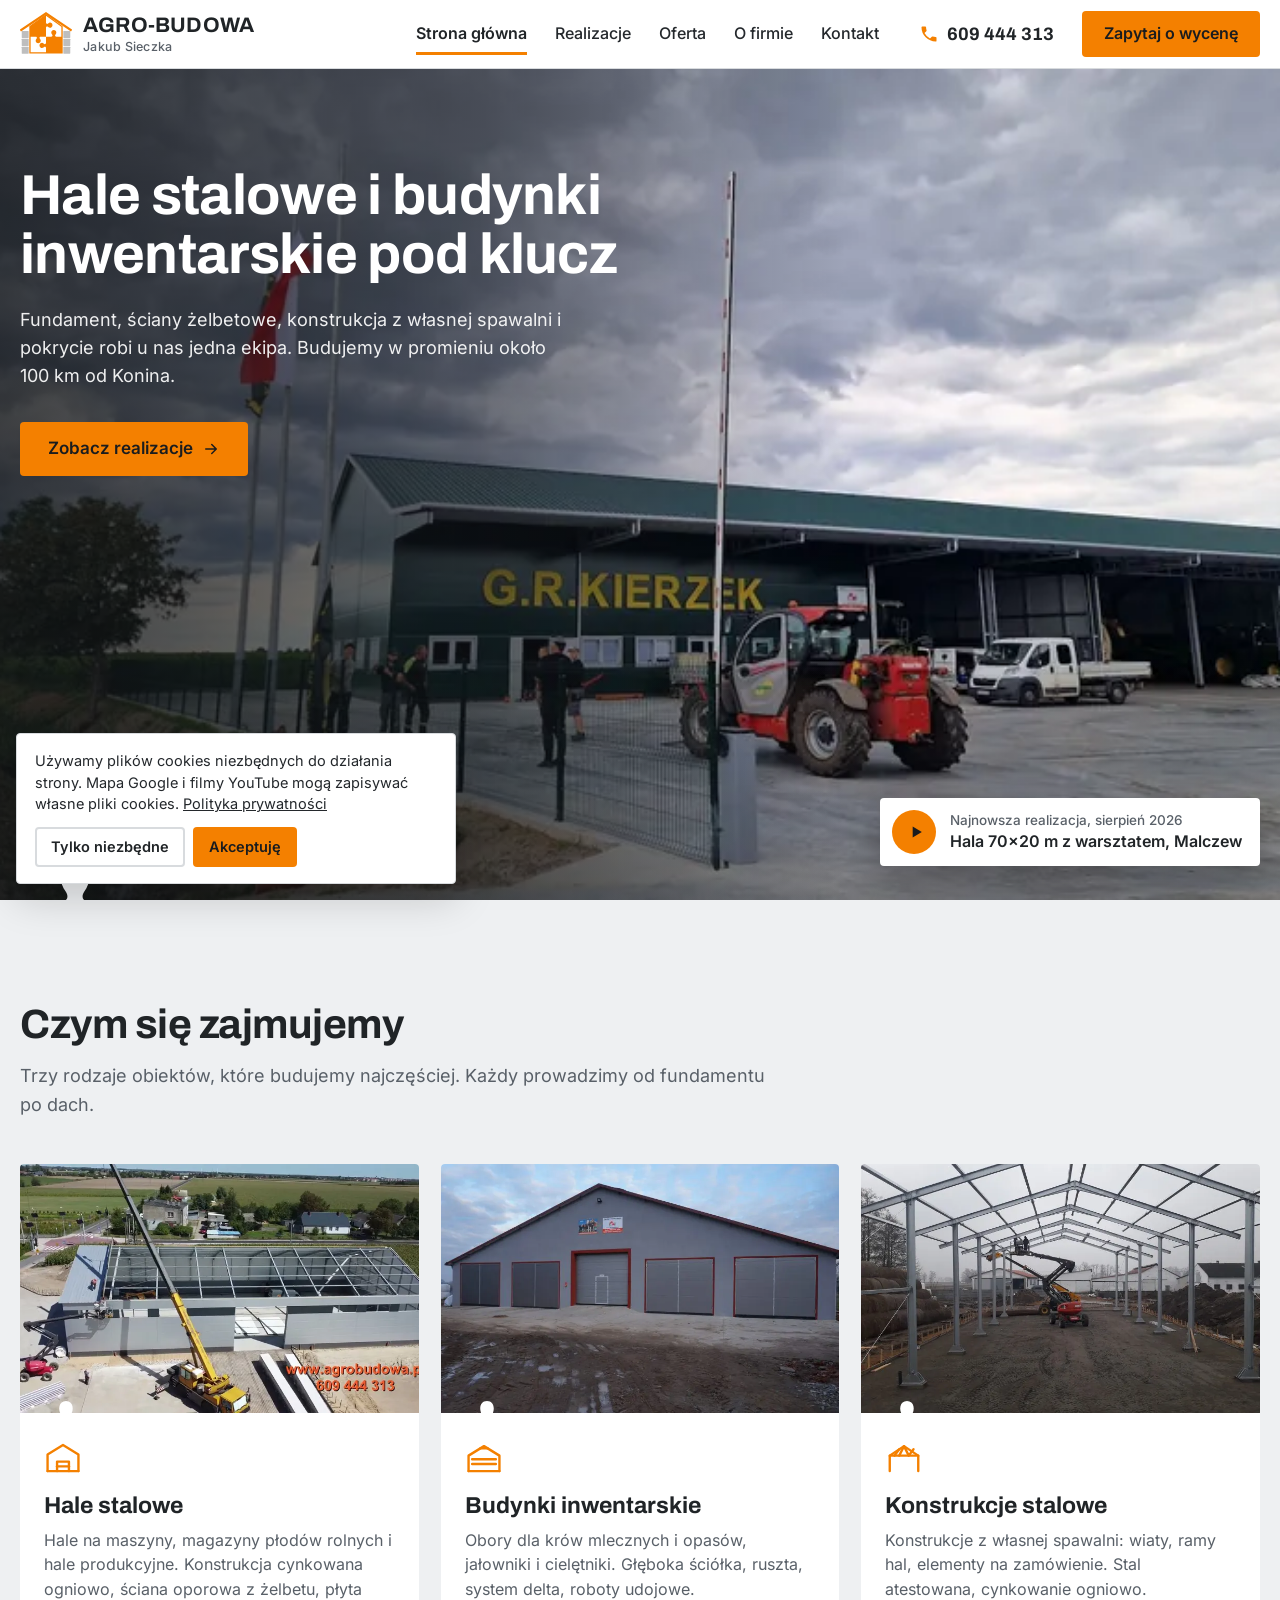
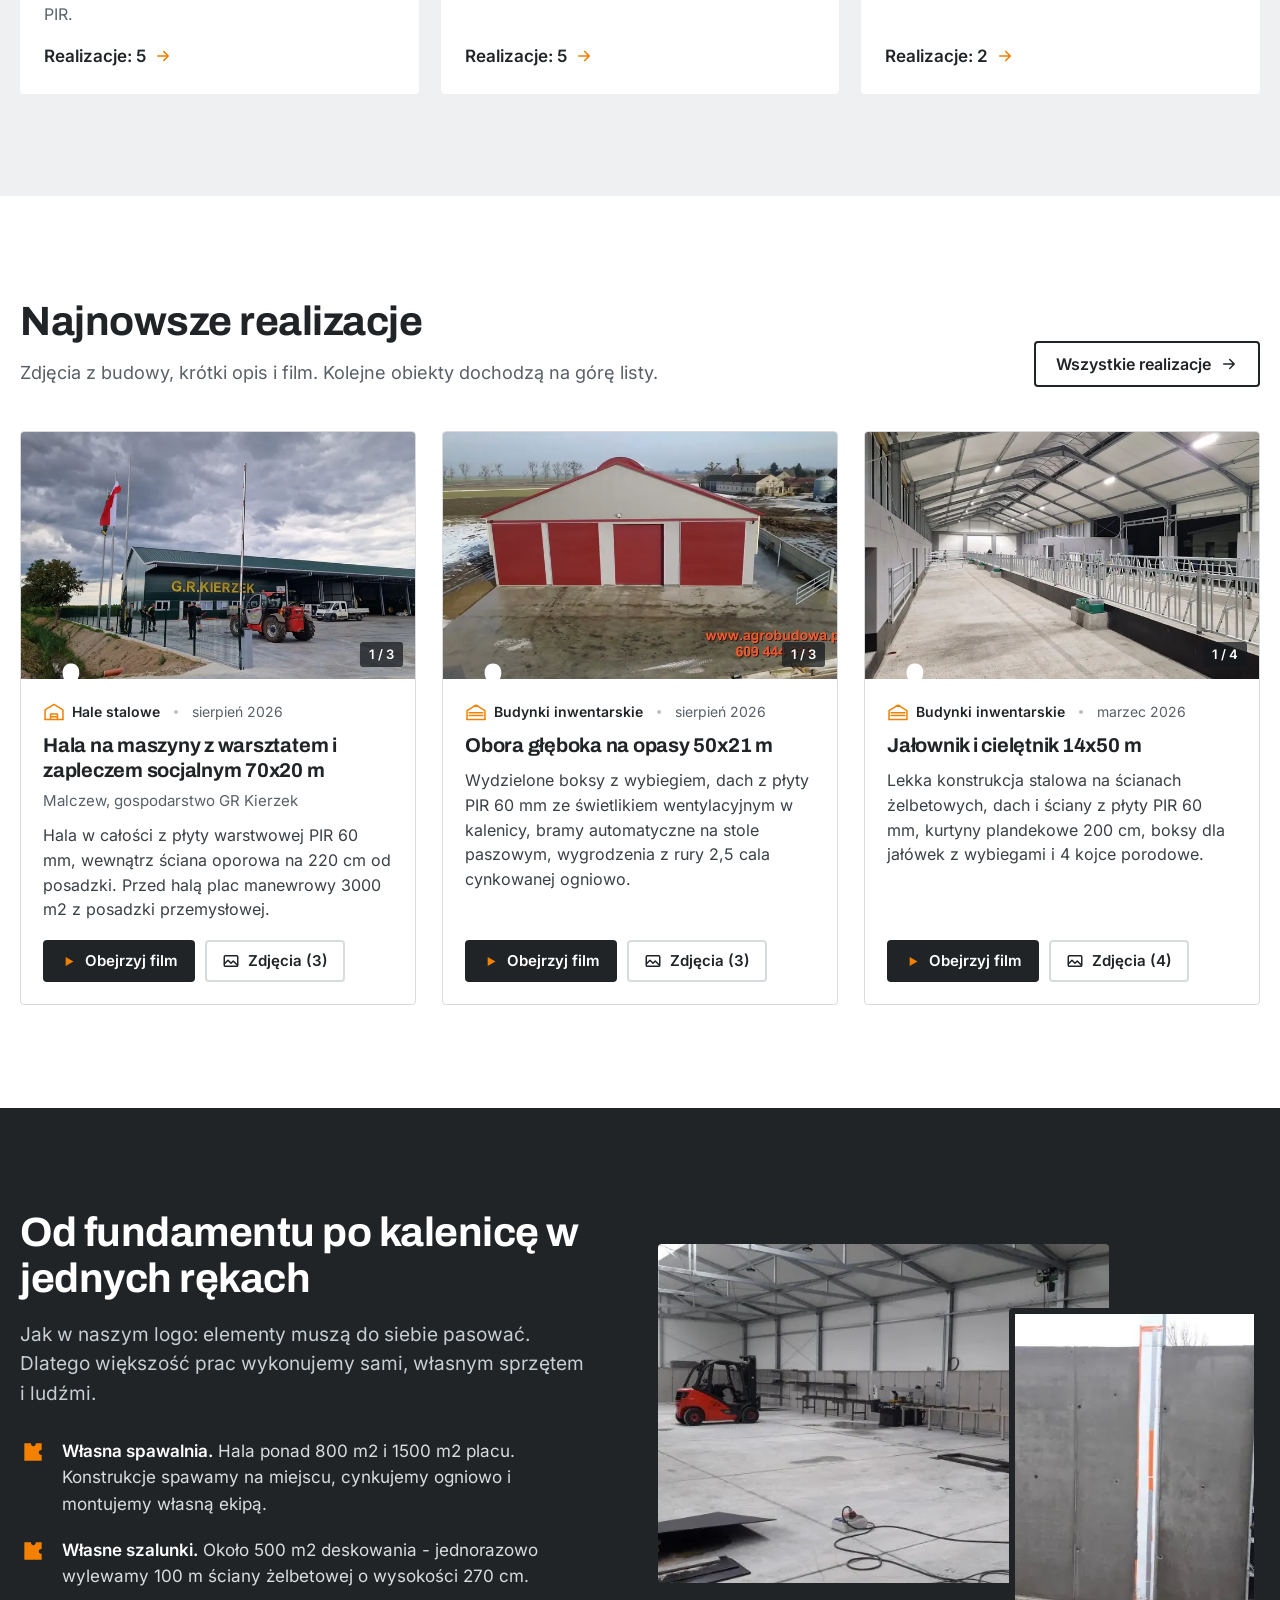
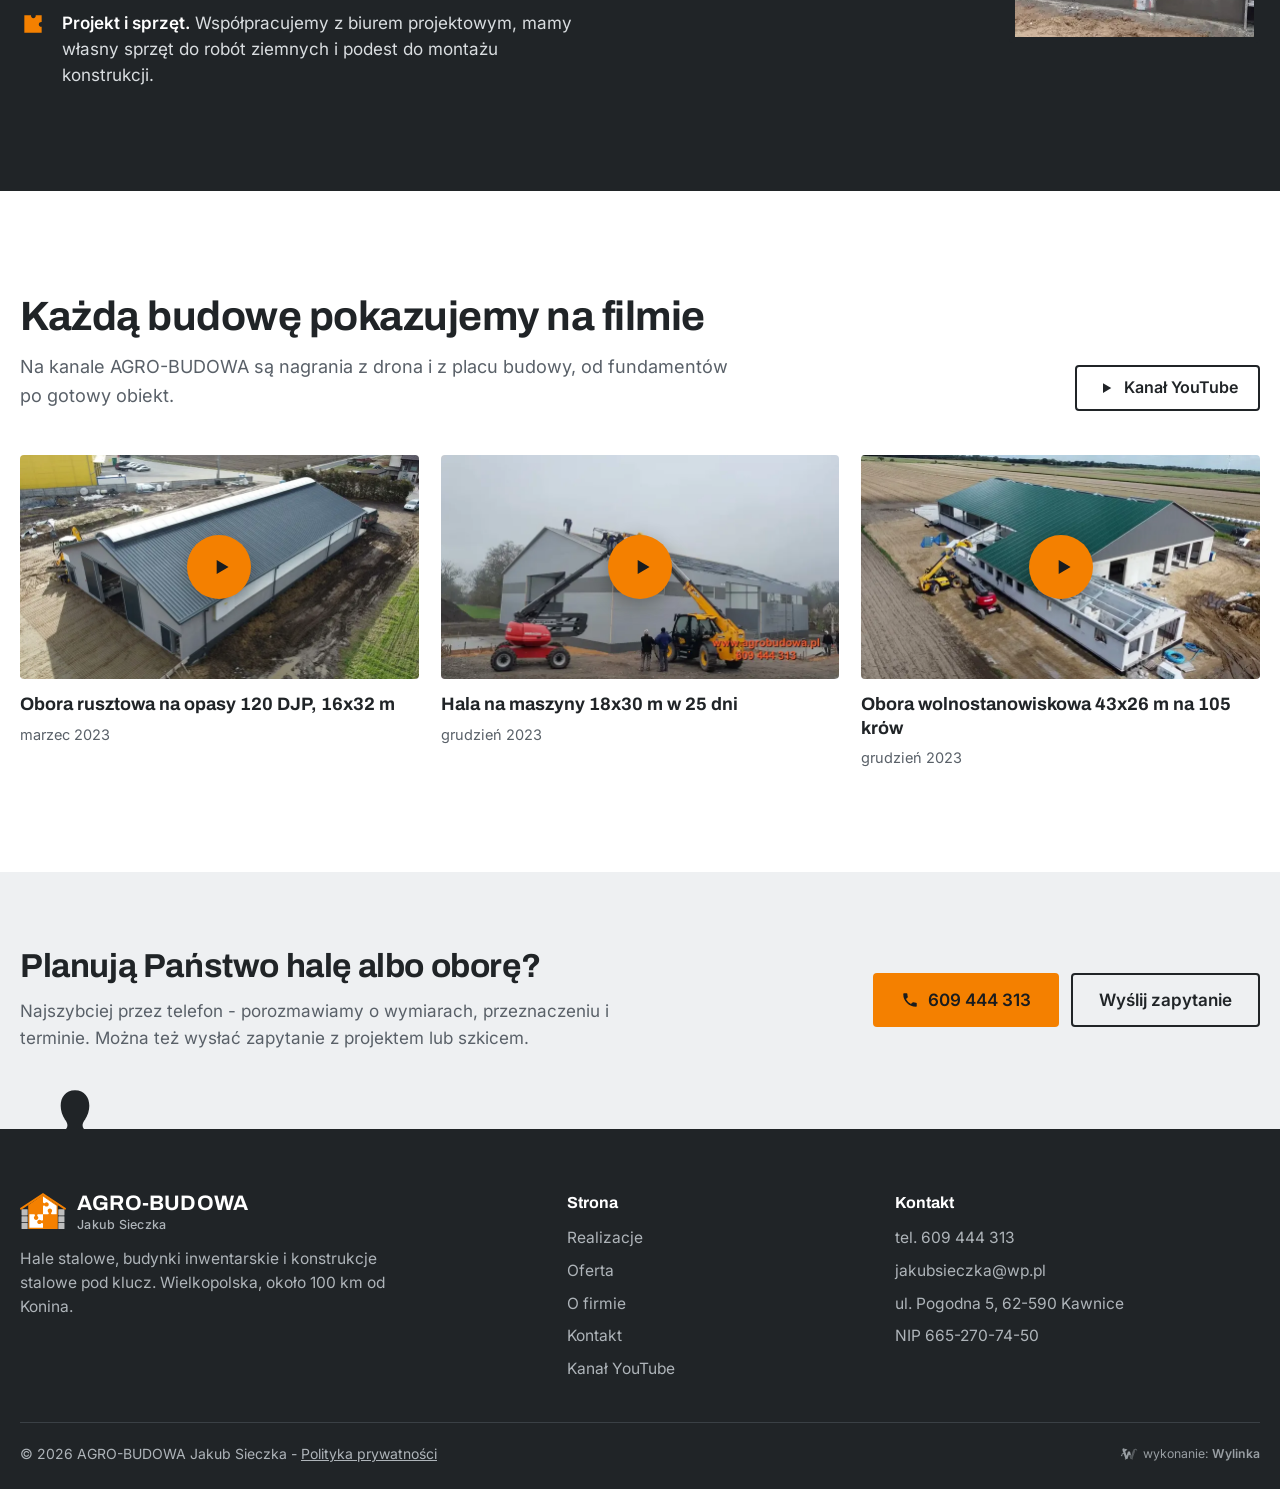
==== index.html @ b732fba7 "Koncepcja strony AGRO-BUDOWA" ====
<!doctype html>
<html lang="pl">
<head>
<meta charset="utf-8">
<meta name="viewport" content="width=device-width,initial-scale=1,viewport-fit=cover">
<title>AGRO-BUDOWA Jakub Sieczka - hale stalowe i budynki inwentarskie, Konin</title>
<meta name="description" content="Hale stalowe, obory i budynki inwentarskie oraz konstrukcje stalowe pod klucz. Kawnice k. Konina, działamy w promieniu ok. 100 km. Tel. 609 444 313.">
<meta name="robots" content="noindex,nofollow">
<meta name="theme-color" content="#F48000">
<link rel="icon" href="img/znak.svg" type="image/svg+xml">
<link rel="preload" as="font" type="font/woff2" href="fonts/archivo-latin-700-normal.woff2" crossorigin>
<link rel="preload" as="image" href="img/yt_Rh46o8DAQxc_max.webp" media="(min-width:761px)">
<link rel="preload" as="image" href="img/yt_Rh46o8DAQxc_max-800.webp" media="(max-width:760px)">
<link rel="stylesheet" href="style.css">
<style>.wylinka-badge{display:inline-flex;align-items:center;gap:.4em;color:inherit;text-decoration:none;font-size:.875em;line-height:1;opacity:.85}
.wylinka-badge:hover,.wylinka-badge:focus-visible{opacity:1}
.wylinka-badge:focus-visible{outline:2px solid currentColor;outline-offset:3px;border-radius:2px}
.wylinka-badge svg{width:18px;height:18px;flex:none;overflow:visible}
.wylinka-badge b{font-weight:600}
.wylinka-badge .wy-old{opacity:.45;transform-origin:40px 30px;transition:transform .32s cubic-bezier(.3,.7,.4,1),opacity .32s ease-out}
.wylinka-badge .wy-pod{opacity:0;transition:opacity .2s ease-out .08s}
.wylinka-badge:hover .wy-old,.wylinka-badge:focus-visible .wy-old{transform:translate(9px,7px) rotate(9deg);opacity:0}
.wylinka-badge:hover .wy-pod,.wylinka-badge:focus-visible .wy-pod{opacity:1}
@media (prefers-reduced-motion:reduce){.wylinka-badge .wy-old,.wylinka-badge .wy-pod{transition:none}.wylinka-badge:hover .wy-old,.wylinka-badge:focus-visible .wy-old{transform:none;opacity:.45}.wylinka-badge:hover .wy-pod,.wylinka-badge:focus-visible .wy-pod{opacity:0}}</style>
</head>
<body class="s-index">
<a class="skip" href="#tresc">Przejdź do treści</a>
<header class="top">
  <div class="top-in">
    <a class="logo" href="index.html" aria-label="AGRO-BUDOWA Jakub Sieczka - strona główna"><img src="img/znak.svg" alt="" width="60" height="50"><span class="logo-t"><b>AGRO-BUDOWA</b><small>Jakub Sieczka</small></span></a>
    <nav class="nav" aria-label="Menu główne"><a href="index.html" aria-current="page">Strona główna</a><a href="realizacje.html">Realizacje</a><a href="oferta.html">Oferta</a><a href="o-firmie.html">O firmie</a><a href="kontakt.html">Kontakt</a></nav>
    <a class="top-tel" href="tel:+48609444313" aria-label="Zadzwoń: 609 444 313"><svg viewBox="0 0 24 24" aria-hidden="true"><path d="M6.6 10.8a15.1 15.1 0 006.6 6.6l2.2-2.2a1 1 0 011-.25 11.4 11.4 0 003.6.57 1 1 0 011 1V20a1 1 0 01-1 1A17 17 0 013 4a1 1 0 011-1h3.5a1 1 0 011 1c0 1.25.2 2.46.57 3.6a1 1 0 01-.25 1z" fill="currentColor" stroke="none"/></svg><span>609 444 313</span></a>
    <a class="btn btn-or top-cta" href="kontakt.html#zapytanie">Zapytaj o wycenę</a>
    <button class="burger" type="button" aria-expanded="false" aria-controls="menu-mob" aria-label="Otwórz menu"><span></span><span></span><span></span></button>
  </div>
  <div class="menu-mob" id="menu-mob" hidden>
    <nav aria-label="Menu mobilne"><a href="index.html" aria-current="page">Strona główna</a><a href="realizacje.html">Realizacje</a><a href="oferta.html">Oferta</a><a href="o-firmie.html">O firmie</a><a href="kontakt.html">Kontakt</a></nav>
    <a class="btn btn-or" href="tel:+48609444313"><svg viewBox="0 0 24 24" aria-hidden="true"><path d="M6.6 10.8a15.1 15.1 0 006.6 6.6l2.2-2.2a1 1 0 011-.25 11.4 11.4 0 003.6.57 1 1 0 011 1V20a1 1 0 01-1 1A17 17 0 013 4a1 1 0 011-1h3.5a1 1 0 011 1c0 1.25.2 2.46.57 3.6a1 1 0 01-.25 1z" fill="currentColor" stroke="none"/></svg>Zadzwoń: 609 444 313</a>
    <p class="menu-mob-adr">Kawnice, gm. Golina - budujemy w promieniu ok. 100 km od Konina</p>
  </div>
</header>
<main id="tresc">
<section class="hero">
  <div class="hero-foto">
    <picture><source media="(max-width:760px)" srcset="img/yt_Rh46o8DAQxc_max-800.webp"><img src="img/yt_Rh46o8DAQxc_max.webp" width="1280" height="720" alt="Nowa hala na maszyny 70x20 m w Malczewie - realizacja AGRO-BUDOWA" fetchpriority="high"></picture>
    <button class="hero-naj" type="button" data-yt="Rh46o8DAQxc" data-tytul="Hala na maszyny z warsztatem i zapleczem socjalnym 70x20 m"><span class="hero-naj-play"><svg viewBox="0 0 24 24" aria-hidden="true"><path d="M8 5.5v13l11-6.5z" fill="currentColor" stroke="none"/></svg></span><span><small>Najnowsza realizacja, sierpień 2026</small>Hala 70x20 m z warsztatem, Malczew</span></button>
    <svg class="klocek" viewBox="0 0 72 30" aria-hidden="true" preserveAspectRatio="none"><path d="M0 30H28C31 30 32 27 30 24C24 16 26 4 36 4C46 4 48 16 42 24C40 27 41 30 44 30H72Z"/></svg>
  </div>
  <div class="hero-txt">
    <div class="wrap">
      <h1>Hale stalowe i budynki inwentarskie pod klucz</h1>
      <p class="lead">Fundament, ściany żelbetowe, konstrukcja z własnej spawalni i pokrycie robi u nas jedna ekipa. Budujemy w promieniu około 100 km od Konina.</p>
      <div class="hero-btns"><a class="btn btn-or btn-duzy" href="realizacje.html">Zobacz realizacje <svg viewBox="0 0 24 24" aria-hidden="true"><path d="M5 12h13M13 6l6 6-6 6"/></svg></a></div>
      <nav class="hero-kat" aria-label="Rodzaje obiektów"><a href="realizacje.html#hale"><svg viewBox="0 0 32 32" aria-hidden="true"><path d="M3 27V13L16 5l13 8v14"/><path d="M3 27h26"/><path d="M11 27v-8h10v8"/><path d="M11 23h10"/></svg><span>Hale stalowe</span></a><a href="realizacje.html#inwentarskie"><svg viewBox="0 0 32 32" aria-hidden="true"><path d="M3 27V14L16 6l13 8v13"/><path d="M3 27h26"/><path d="M13 7.8h6"/><path d="M6 17h20M6 21h20"/></svg><span>Budynki inwentarskie</span></a><a href="realizacje.html#konstrukcje"><svg viewBox="0 0 32 32" aria-hidden="true"><path d="M4 27V14L16 6l12 8v13"/><path d="M4 14h24"/><path d="M8 14l4-5.4M12 14l4-8 4 8M20 14l4-5.4"/></svg><span>Konstrukcje stalowe</span></a></nav>
    </div>
  </div>
</section>

<section class="sek sek-kat" id="kategorie">
  <div class="wrap">
    <div class="sek-g"><h2>Czym się zajmujemy</h2><p>Trzy rodzaje obiektów, które budujemy najczęściej. Każdy prowadzimy od fundamentu po dach.</p></div>
    <div class="kafle przewijane"><a class="kafel" href="realizacje.html#hale"><span class="kafel-img"><img src="img/yt_YpEamtpWtAY_max-800.webp" width="800" height="450" alt="Hale stalowe - realizacja AGRO-BUDOWA" loading="lazy"></span><span class="kafel-txt"><svg class="klocek" viewBox="0 0 72 30" aria-hidden="true" preserveAspectRatio="none"><path d="M0 30H28C31 30 32 27 30 24C24 16 26 4 36 4C46 4 48 16 42 24C40 27 41 30 44 30H72Z"/></svg><span class="kafel-ik"><svg viewBox="0 0 32 32" aria-hidden="true"><path d="M3 27V13L16 5l13 8v14"/><path d="M3 27h26"/><path d="M11 27v-8h10v8"/><path d="M11 23h10"/></svg></span><b>Hale stalowe</b><span>Hale na maszyny, magazyny płodów rolnych i hale produkcyjne. Konstrukcja cynkowana ogniowo, ściana oporowa z żelbetu, płyta PIR.</span><em>Realizacje: 5 <svg viewBox="0 0 24 24" aria-hidden="true"><path d="M5 12h13M13 6l6 6-6 6"/></svg></em></span></a><a class="kafel" href="realizacje.html#inwentarskie"><span class="kafel-img"><img src="img/o250_09.webp" width="768" height="510" alt="Budynki inwentarskie - realizacja AGRO-BUDOWA" loading="lazy"></span><span class="kafel-txt"><svg class="klocek" viewBox="0 0 72 30" aria-hidden="true" preserveAspectRatio="none"><path d="M0 30H28C31 30 32 27 30 24C24 16 26 4 36 4C46 4 48 16 42 24C40 27 41 30 44 30H72Z"/></svg><span class="kafel-ik"><svg viewBox="0 0 32 32" aria-hidden="true"><path d="M3 27V14L16 6l13 8v13"/><path d="M3 27h26"/><path d="M13 7.8h6"/><path d="M6 17h20M6 21h20"/></svg></span><b>Budynki inwentarskie</b><span>Obory dla krów mlecznych i opasów, jałowniki i cielętniki. Głęboka ściółka, ruszta, system delta, roboty udojowe.</span><em>Realizacje: 5 <svg viewBox="0 0 24 24" aria-hidden="true"><path d="M5 12h13M13 6l6 6-6 6"/></svg></em></span></a><a class="kafel" href="realizacje.html#konstrukcje"><span class="kafel-img"><img src="img/silo_05.webp" width="768" height="576" alt="Konstrukcje stalowe - realizacja AGRO-BUDOWA" loading="lazy"></span><span class="kafel-txt"><svg class="klocek" viewBox="0 0 72 30" aria-hidden="true" preserveAspectRatio="none"><path d="M0 30H28C31 30 32 27 30 24C24 16 26 4 36 4C46 4 48 16 42 24C40 27 41 30 44 30H72Z"/></svg><span class="kafel-ik"><svg viewBox="0 0 32 32" aria-hidden="true"><path d="M4 27V14L16 6l12 8v13"/><path d="M4 14h24"/><path d="M8 14l4-5.4M12 14l4-8 4 8M20 14l4-5.4"/></svg></span><b>Konstrukcje stalowe</b><span>Konstrukcje z własnej spawalni: wiaty, ramy hal, elementy na zamówienie. Stal atestowana, cynkowanie ogniowo.</span><em>Realizacje: 2 <svg viewBox="0 0 24 24" aria-hidden="true"><path d="M5 12h13M13 6l6 6-6 6"/></svg></em></span></a></div>
  </div>
</section>

<section class="sek" id="najnowsze">
  <div class="wrap">
    <div class="sek-g sek-g-r"><div><h2>Najnowsze realizacje</h2><p>Zdjęcia z budowy, krótki opis i film. Kolejne obiekty dochodzą na górę listy.</p></div><a class="btn btn-ramka" href="realizacje.html">Wszystkie realizacje <svg viewBox="0 0 24 24" aria-hidden="true"><path d="M5 12h13M13 6l6 6-6 6"/></svg></a></div>
    <div class="karty"><article class="karta" data-kat="hale" id="r-kierzek"><div class="gal" data-gal="kierzek" data-kadry="1"><div class="gal-tor" tabindex="0" aria-label="Zdjęcia: Hala na maszyny z warsztatem i zapleczem socjalnym 70x20 m"><figure><img src="img/yt_Rh46o8DAQxc_max-800.webp" data-big="img/yt_Rh46o8DAQxc_max.webp" width="800" height="450" alt="Hala na maszyny z warsztatem i zapleczem socjalnym 70x20 m - zdjęcie 1 z 3" loading="lazy" decoding="async" draggable="false"></figure><figure><img src="img/yt_Rh46o8DAQxc_1.webp" data-big="img/yt_Rh46o8DAQxc_1.webp" width="480" height="270" alt="Hala na maszyny z warsztatem i zapleczem socjalnym 70x20 m - zdjęcie 2 z 3" loading="lazy" decoding="async" draggable="false"></figure><figure><img src="img/yt_Rh46o8DAQxc_2.webp" data-big="img/yt_Rh46o8DAQxc_2.webp" width="480" height="270" alt="Hala na maszyny z warsztatem i zapleczem socjalnym 70x20 m - zdjęcie 3 z 3" loading="lazy" decoding="async" draggable="false"></figure></div><button class="gal-n gal-p" type="button" aria-label="Poprzednie zdjęcie"><svg viewBox="0 0 24 24"><path d="M15 5l-7 7 7 7"/></svg></button><button class="gal-n gal-x" type="button" aria-label="Następne zdjęcie"><svg viewBox="0 0 24 24"><path d="M9 5l7 7-7 7"/></svg></button><span class="gal-licz"><span class="gal-i">1</span> / 3</span></div><div class="k-panel"><svg class="klocek" viewBox="0 0 72 30" aria-hidden="true" preserveAspectRatio="none"><path d="M0 30H28C31 30 32 27 30 24C24 16 26 4 36 4C46 4 48 16 42 24C40 27 41 30 44 30H72Z"/></svg><div class="k-meta"><span class="k-kat"><svg viewBox="0 0 32 32" aria-hidden="true"><path d="M3 27V13L16 5l13 8v14"/><path d="M3 27h26"/><path d="M11 27v-8h10v8"/><path d="M11 23h10"/></svg>Hale stalowe</span><span class="k-data">sierpień 2026</span></div><h3>Hala na maszyny z warsztatem i zapleczem socjalnym 70x20&nbsp;m</h3><p class="k-miejsce">Malczew, gospodarstwo GR Kierzek</p><p class="k-opis">Hala w całości z płyty warstwowej PIR 60 mm, wewnątrz ściana oporowa na 220 cm od posadzki. Przed halą plac manewrowy 3000 m2 z posadzki przemysłowej.</p><div class="k-akcje"><button class="k-film" type="button" data-yt="Rh46o8DAQxc" data-tytul="Hala na maszyny z warsztatem i zapleczem socjalnym 70x20 m"><svg viewBox="0 0 24 24" aria-hidden="true"><path d="M8 5.5v13l11-6.5z" fill="currentColor" stroke="none"/></svg><span>Obejrzyj film</span></button><button class="k-zdj" type="button" data-otworz="kierzek"><svg viewBox="0 0 24 24" aria-hidden="true"><rect x="3" y="5" width="18" height="14" rx="1.5"/><path d="M3 16l5-5 4 4 3-3 6 6"/></svg><span>Zdjęcia (3)</span></button></div></div></article><article class="karta" data-kat="inwentarskie" id="r-opasy50"><div class="gal" data-gal="opasy50" data-kadry="1"><div class="gal-tor" tabindex="0" aria-label="Zdjęcia: Obora głęboka na opasy 50x21 m"><figure><img src="img/yt_2J1XEihk_YU_max-800.webp" data-big="img/yt_2J1XEihk_YU_max.webp" width="800" height="450" alt="Obora głęboka na opasy 50x21 m - zdjęcie 1 z 3" loading="lazy" decoding="async" draggable="false"></figure><figure><img src="img/yt_2J1XEihk_YU_1.webp" data-big="img/yt_2J1XEihk_YU_1.webp" width="480" height="270" alt="Obora głęboka na opasy 50x21 m - zdjęcie 2 z 3" loading="lazy" decoding="async" draggable="false"></figure><figure><img src="img/yt_2J1XEihk_YU_2.webp" data-big="img/yt_2J1XEihk_YU_2.webp" width="480" height="270" alt="Obora głęboka na opasy 50x21 m - zdjęcie 3 z 3" loading="lazy" decoding="async" draggable="false"></figure></div><button class="gal-n gal-p" type="button" aria-label="Poprzednie zdjęcie"><svg viewBox="0 0 24 24"><path d="M15 5l-7 7 7 7"/></svg></button><button class="gal-n gal-x" type="button" aria-label="Następne zdjęcie"><svg viewBox="0 0 24 24"><path d="M9 5l7 7-7 7"/></svg></button><span class="gal-licz"><span class="gal-i">1</span> / 3</span></div><div class="k-panel"><svg class="klocek" viewBox="0 0 72 30" aria-hidden="true" preserveAspectRatio="none"><path d="M0 30H28C31 30 32 27 30 24C24 16 26 4 36 4C46 4 48 16 42 24C40 27 41 30 44 30H72Z"/></svg><div class="k-meta"><span class="k-kat"><svg viewBox="0 0 32 32" aria-hidden="true"><path d="M3 27V14L16 6l13 8v13"/><path d="M3 27h26"/><path d="M13 7.8h6"/><path d="M6 17h20M6 21h20"/></svg>Budynki inwentarskie</span><span class="k-data">sierpień 2026</span></div><h3>Obora głęboka na opasy 50x21&nbsp;m</h3><p class="k-opis">Wydzielone boksy z wybiegiem, dach z płyty PIR 60 mm ze świetlikiem wentylacyjnym w kalenicy, bramy automatyczne na stole paszowym, wygrodzenia z rury 2,5 cala cynkowanej ogniowo.</p><div class="k-akcje"><button class="k-film" type="button" data-yt="2J1XEihk_YU" data-tytul="Obora głęboka na opasy 50x21 m"><svg viewBox="0 0 24 24" aria-hidden="true"><path d="M8 5.5v13l11-6.5z" fill="currentColor" stroke="none"/></svg><span>Obejrzyj film</span></button><button class="k-zdj" type="button" data-otworz="opasy50"><svg viewBox="0 0 24 24" aria-hidden="true"><rect x="3" y="5" width="18" height="14" rx="1.5"/><path d="M3 16l5-5 4 4 3-3 6 6"/></svg><span>Zdjęcia (3)</span></button></div></div></article><article class="karta" data-kat="inwentarskie" id="r-jalownik"><div class="gal" data-gal="jalownik" data-kadry="1"><div class="gal-tor" tabindex="0" aria-label="Zdjęcia: Jałownik i cielętnik 14x50 m"><figure><img src="img/yt_9uG12bbXzWc_max-800.webp" data-big="img/yt_9uG12bbXzWc_max.webp" width="800" height="450" alt="Jałownik i cielętnik 14x50 m - zdjęcie 1 z 4" loading="lazy" decoding="async" draggable="false"></figure><figure><img src="img/yt_9uG12bbXzWc_1.webp" data-big="img/yt_9uG12bbXzWc_1.webp" width="480" height="270" alt="Jałownik i cielętnik 14x50 m - zdjęcie 2 z 4" loading="lazy" decoding="async" draggable="false"></figure><figure><img src="img/yt_9uG12bbXzWc_2.webp" data-big="img/yt_9uG12bbXzWc_2.webp" width="480" height="270" alt="Jałownik i cielętnik 14x50 m - zdjęcie 3 z 4" loading="lazy" decoding="async" draggable="false"></figure><figure><img src="img/yt_9uG12bbXzWc_3.webp" data-big="img/yt_9uG12bbXzWc_3.webp" width="480" height="270" alt="Jałownik i cielętnik 14x50 m - zdjęcie 4 z 4" loading="lazy" decoding="async" draggable="false"></figure></div><button class="gal-n gal-p" type="button" aria-label="Poprzednie zdjęcie"><svg viewBox="0 0 24 24"><path d="M15 5l-7 7 7 7"/></svg></button><button class="gal-n gal-x" type="button" aria-label="Następne zdjęcie"><svg viewBox="0 0 24 24"><path d="M9 5l7 7-7 7"/></svg></button><span class="gal-licz"><span class="gal-i">1</span> / 4</span></div><div class="k-panel"><svg class="klocek" viewBox="0 0 72 30" aria-hidden="true" preserveAspectRatio="none"><path d="M0 30H28C31 30 32 27 30 24C24 16 26 4 36 4C46 4 48 16 42 24C40 27 41 30 44 30H72Z"/></svg><div class="k-meta"><span class="k-kat"><svg viewBox="0 0 32 32" aria-hidden="true"><path d="M3 27V14L16 6l13 8v13"/><path d="M3 27h26"/><path d="M13 7.8h6"/><path d="M6 17h20M6 21h20"/></svg>Budynki inwentarskie</span><span class="k-data">marzec 2026</span></div><h3>Jałownik i cielętnik 14x50&nbsp;m</h3><p class="k-opis">Lekka konstrukcja stalowa na ścianach żelbetowych, dach i ściany z płyty PIR 60 mm, kurtyny plandekowe 200 cm, boksy dla jałówek z wybiegami i 4 kojce porodowe.</p><div class="k-akcje"><button class="k-film" type="button" data-yt="9uG12bbXzWc" data-tytul="Jałownik i cielętnik 14x50 m"><svg viewBox="0 0 24 24" aria-hidden="true"><path d="M8 5.5v13l11-6.5z" fill="currentColor" stroke="none"/></svg><span>Obejrzyj film</span></button><button class="k-zdj" type="button" data-otworz="jalownik"><svg viewBox="0 0 24 24" aria-hidden="true"><rect x="3" y="5" width="18" height="14" rx="1.5"/><path d="M3 16l5-5 4 4 3-3 6 6"/></svg><span>Zdjęcia (4)</span></button></div></div></article></div>
  </div>
</section>

<section class="sek sek-ciemna" id="calosc">
  <div class="wrap calosc">
    <div class="calosc-txt">
      <h2>Od fundamentu po kalenicę w jednych rękach</h2>
      <p class="lead">Jak w naszym logo: elementy muszą do siebie pasować. Dlatego większość prac wykonujemy sami, własnym sprzętem i ludźmi.</p>
      <ul class="lista-puzzel">
        <li><svg class="puzzel" viewBox="0 0 24 24" aria-hidden="true"><path d="M4 4h6.2a2.2 2.2 0 104.3 0H20v6.2a2.2 2.2 0 100 4.3V20H4z"/></svg><span><b>Własna spawalnia.</b> Hala ponad 800 m2 i 1500 m2 placu. Konstrukcje spawamy na miejscu, cynkujemy ogniowo i montujemy własną ekipą.</span></li>
        <li><svg class="puzzel" viewBox="0 0 24 24" aria-hidden="true"><path d="M4 4h6.2a2.2 2.2 0 104.3 0H20v6.2a2.2 2.2 0 100 4.3V20H4z"/></svg><span><b>Własne szalunki.</b> Około 500 m2 deskowania - jednorazowo wylewamy 100 m ściany żelbetowej o wysokości 270 cm.</span></li>
        <li><svg class="puzzel" viewBox="0 0 24 24" aria-hidden="true"><path d="M4 4h6.2a2.2 2.2 0 104.3 0H20v6.2a2.2 2.2 0 100 4.3V20H4z"/></svg><span><b>Projekt i sprzęt.</b> Współpracujemy z biurem projektowym, mamy własny sprzęt do robót ziemnych i podest do montażu konstrukcji.</span></li>
      </ul>
    </div>
    <div class="calosc-foto">
      <figure class="cf1"><img src="img/own_08.webp" width="768" height="432" alt="Wnętrze hali AGRO-BUDOWA ze spawalnią" loading="lazy"></figure>
      <figure class="cf2"><img src="img/own_04.webp" width="768" height="432" alt="Ściana żelbetowa wylewana w szalunkach" loading="lazy"></figure>
    </div>
  </div>
</section>

<section class="sek sek-yt" id="filmy">
  <div class="wrap">
    <div class="sek-g sek-g-r"><div><h2>Każdą budowę pokazujemy na filmie</h2><p>Na kanale AGRO-BUDOWA są nagrania z drona i z placu budowy, od fundamentów po gotowy obiekt.</p></div><a class="btn btn-ramka" href="https://www.youtube.com/@agro-budowa307" rel="noopener" target="_blank"><svg viewBox="0 0 24 24" aria-hidden="true"><path d="M8 5.5v13l11-6.5z" fill="currentColor" stroke="none"/></svg>Kanał YouTube</a></div>
    <div class="yt-kafle przewijane"><button class="yt-kafel" type="button" data-yt="ZG_JgvnOpC8" data-tytul="Obora rusztowa na opasy 120 DJP, 16x32 m"><span class="yt-img"><img src="img/yt_ZG_JgvnOpC8_max-800.webp" width="800" height="450" alt="" loading="lazy"><i><svg viewBox="0 0 24 24" aria-hidden="true"><path d="M8 5.5v13l11-6.5z" fill="currentColor" stroke="none"/></svg></i></span><span class="yt-t">Obora rusztowa na opasy 120 DJP, 16x32 m</span><span class="yt-d">marzec 2023</span></button><button class="yt-kafel" type="button" data-yt="b0PmdcT2BKc" data-tytul="Hala na maszyny 18x30 m w 25 dni"><span class="yt-img"><img src="img/yt_b0PmdcT2BKc_max-800.webp" width="800" height="450" alt="" loading="lazy"><i><svg viewBox="0 0 24 24" aria-hidden="true"><path d="M8 5.5v13l11-6.5z" fill="currentColor" stroke="none"/></svg></i></span><span class="yt-t">Hala na maszyny 18x30 m w 25 dni</span><span class="yt-d">grudzień 2023</span></button><button class="yt-kafel" type="button" data-yt="n1Juhk2Ypww" data-tytul="Obora wolnostanowiskowa 43x26 m na 105 krów"><span class="yt-img"><img src="img/yt_n1Juhk2Ypww_max-800.webp" width="800" height="450" alt="" loading="lazy"><i><svg viewBox="0 0 24 24" aria-hidden="true"><path d="M8 5.5v13l11-6.5z" fill="currentColor" stroke="none"/></svg></i></span><span class="yt-t">Obora wolnostanowiskowa 43x26 m na 105 krów</span><span class="yt-d">grudzień 2023</span></button></div>
  </div>
</section>
<section class="sek sek-cta">
  <div class="wrap cta-in">
    <div>
      <h2>Planują Państwo halę albo oborę?</h2>
      <p>Najszybciej przez telefon - porozmawiamy o wymiarach, przeznaczeniu i terminie. Można też wysłać zapytanie z projektem lub szkicem.</p>
    </div>
    <div class="cta-btns"><a class="btn btn-or btn-duzy" href="tel:+48609444313"><svg viewBox="0 0 24 24" aria-hidden="true"><path d="M6.6 10.8a15.1 15.1 0 006.6 6.6l2.2-2.2a1 1 0 011-.25 11.4 11.4 0 003.6.57 1 1 0 011 1V20a1 1 0 01-1 1A17 17 0 013 4a1 1 0 011-1h3.5a1 1 0 011 1c0 1.25.2 2.46.57 3.6a1 1 0 01-.25 1z" fill="currentColor" stroke="none"/></svg>609 444 313</a><a class="btn btn-ramka btn-duzy" href="kontakt.html#zapytanie">Wyślij zapytanie</a></div>
  </div>
</section>
</main>
<footer class="stopka">
  <svg class="klocek" viewBox="0 0 72 30" aria-hidden="true" preserveAspectRatio="none"><path d="M0 30H28C31 30 32 27 30 24C24 16 26 4 36 4C46 4 48 16 42 24C40 27 41 30 44 30H72Z"/></svg>
  <div class="wrap stopka-in">
    <div class="st-firma">
      <a class="logo logo-st" href="index.html"><img src="img/znak.svg" alt="" width="48" height="40" loading="lazy"><span class="logo-t"><b>AGRO-BUDOWA</b><small>Jakub Sieczka</small></span></a>
      <p>Hale stalowe, budynki inwentarskie i konstrukcje stalowe pod klucz. Wielkopolska, około 100 km od Konina.</p>
    </div>
    <div class="st-kol">
      <h2>Strona</h2>
      <a href="realizacje.html">Realizacje</a><a href="oferta.html">Oferta</a><a href="o-firmie.html">O firmie</a><a href="kontakt.html">Kontakt</a>
      <a href="https://www.youtube.com/@agro-budowa307" rel="noopener" target="_blank">Kanał YouTube</a>
    </div>
    <div class="st-kol">
      <h2>Kontakt</h2>
      <a href="tel:+48609444313">tel. 609 444 313</a>
      <a href="mailto:jakubsieczka@wp.pl">jakubsieczka@wp.pl</a>
      <span>ul. Pogodna 5, 62-590 Kawnice</span>
      <span>NIP 665-270-74-50</span>
    </div>
  </div>
  <div class="wrap stopka-dol">
    <span>&copy; 2026 AGRO-BUDOWA Jakub Sieczka - <a href="polityka-prywatnosci.html">Polityka prywatności</a></span>
    <a class="wylinka-badge" href="https://wylinka.pl/?utm_source=agrobudowa.pl&amp;utm_medium=stopka&amp;utm_campaign=wykonanie" rel="noopener" title="Strona wykonana przez Wylinka"><svg viewBox="0 0 64 64" aria-hidden="true" focusable="false" fill="currentColor"><path d="M9.8 22.8l-1.2-7.9 2.2-3.7 15.5 4.6-.5 1.5-7.2 5.5 4.7 15.6 5-15.6 7 0 4.1 12.7-4.2-.9-2.6 1.8-.8-2.2-5.3 15.6-4.3 0 .4 .2-2.1 2.8-1.3-1.1 1.1-1.4-3.1 .2-.1-1.7 2.2-.1-5.7-16.5-4.8 .6-.8 3.1 0 .5-.3 .5 .8 2.2-1.6 .5-.4-1.3-.8 1.6-1.5-.8 .8-1.6-1.4 .6-.6-1.6 2.3-.8 .2-.4 1.3-4.8 5.9-.8-2.4-6.9zM15.2 13.7l-.1-.4-.4 .8-.1 .8 .1 1 .1 .4 .3 .7 .3-.9 .1-.7 0-.8z"/><path class="wy-pod" d="M37.1 49.8l-4.5-13.3 2.6-1.8 4.2 .9 .9 2.8 3-9.7 0-.5 .1-.8 3.2-8.4 .5-1 .6-1 .9-1.1 1.3-1 1.1-.7 1.4-.5 1.4-.3 .7 0 .9 0 1.2 .3 1.4 .6 .8 .5 .7 .7 .6 .7 .5 .9 .3 .9 .1 .9 0 .8-.2 .9-.5 .9-.5 .6-.7 .5-.7 .3-.1-.1 0-.1 .5-.5 .3-.7 .2-.5 0-.6-.1-.6-.3-.7-.4-.5-.4-.4-.5-.3-.6-.3-.7 0-.7 .1-.6 .1-.5 .4-.5 .5-.3 .5-.2 .7-.1 1.5-1.4 5.1-.8 3.3-.3 .7-.5 .7-6 17.5 1.9 .1-.1 1.7-3.1-.2 1.1 1.4-1.3 1.1-2.1-2.8 .4-.2z"/><path class="wy-old" d="M40.8 50l.4-.2-4.1 0-4.2-12.5 2.5-1.7 4.3 .9 .6 1.9 .6-1.6 0-.3 2.4-7.8 0-.5 .1-.8 3.2-8.4 .4-.8 .6-.9 .9-1.2 .9-.9 1.3-.8 1.4-.6 1.2-.3 1.4-.1 1.3 .1 .6 .2 .8 .3 1.1 .6 .9 .7 .7 .9 .5 .9 .3 .9 .1 1.1-.1 .9-.3 .9-.4 .7-.6 .7-.6 .4-.6 .2-.1-.1 0-.1 .5-.5 .3-.7 .2-.5 0-.5-.1-.6-.2-.6-.3-.5-.4-.5-.5-.3-.6-.3-.7-.1-.6 0-.6 .1-.6 .3-.6 .5-.3 .4-.2 .5-.1 .5-.1 1.5-1.4 5.1-.8 3.3-.3 .7-.5 .7-6 17.5 1.9 .1-.1 1.7-3.1-.2 1.1 1.4-1.3 1.1zM49.6 17.1l.6 1.7-1.5 1.9 .4 .4 1.8-2.1-.7-2.1zM48.1 28.3l.5 1.8-1.7 1.8 .4 .4 1.9-2-.6-2.2zM37.9 41.7l1.7-1.5-.4-.4-1.7 1.4zM42.6 38.7l-1.5 2.8 1.1 2-1.3 2.6 .5 .2 1.5-2.8-1.1-2 1.4-2.5z"/></svg><span>wykonanie: <b>Wylinka</b></span></a>
  </div>
</footer>
<div class="mob-pasek" aria-hidden="true">
  <a class="btn btn-ciemny" href="tel:+48609444313" tabindex="-1"><svg viewBox="0 0 24 24" aria-hidden="true"><path d="M6.6 10.8a15.1 15.1 0 006.6 6.6l2.2-2.2a1 1 0 011-.25 11.4 11.4 0 003.6.57 1 1 0 011 1V20a1 1 0 01-1 1A17 17 0 013 4a1 1 0 011-1h3.5a1 1 0 011 1c0 1.25.2 2.46.57 3.6a1 1 0 01-.25 1z" fill="currentColor" stroke="none"/></svg>Zadzwoń</a>
  <a class="btn btn-or" href="kontakt.html#zapytanie" tabindex="-1">Zapytaj o wycenę</a>
</div>
<div class="cookies" id="cookies" hidden>
  <p>Używamy plików cookies niezbędnych do działania strony. Mapa Google i filmy YouTube mogą zapisywać własne pliki cookies. <a href="polityka-prywatnosci.html">Polityka prywatności</a></p>
  <div><button class="btn btn-jasny" type="button" data-cookies="0">Tylko niezbędne</button><button class="btn btn-or" type="button" data-cookies="1">Akceptuję</button></div>
</div>
<div class="lb" id="lb" hidden role="dialog" aria-modal="true" aria-label="Galeria zdjęć">
  <div class="lb-tor"></div>
  <p class="lb-pod"><span class="lb-tyt"></span> <span class="lb-licz"></span></p>
  <button class="lb-z" type="button" aria-label="Zamknij"><svg viewBox="0 0 24 24"><path d="M6 6l12 12M18 6L6 18"/></svg></button>
  <button class="lb-n lb-p" type="button" aria-label="Poprzednie"><svg viewBox="0 0 24 24"><path d="M15 5l-7 7 7 7"/></svg></button>
  <button class="lb-n lb-x" type="button" aria-label="Następne"><svg viewBox="0 0 24 24"><path d="M9 5l7 7-7 7"/></svg></button>
</div>
<div class="film" id="film" hidden role="dialog" aria-modal="true" aria-label="Film z realizacji">
  <div class="film-in"><div class="film-ramka"></div><p class="film-tyt"></p></div>
  <button class="lb-z" type="button" aria-label="Zamknij film"><svg viewBox="0 0 24 24"><path d="M6 6l12 12M18 6L6 18"/></svg></button>
</div>
<script src="app.js" defer></script>
</body>
</html>
---- style.css ----
@font-face{font-family:Archivo;font-weight:600;font-display:swap;src:url(fonts/archivo-latin-600-normal.woff2) format("woff2");unicode-range:U+0000-00FF,U+2000-206F,U+20AC}
@font-face{font-family:Archivo;font-weight:600;font-display:swap;src:url(fonts/archivo-latin-ext-600-normal.woff2) format("woff2");unicode-range:U+0100-024F,U+1E00-1EFF}
@font-face{font-family:Archivo;font-weight:700;font-display:swap;src:url(fonts/archivo-latin-700-normal.woff2) format("woff2");unicode-range:U+0000-00FF,U+2000-206F,U+20AC}
@font-face{font-family:Archivo;font-weight:700;font-display:swap;src:url(fonts/archivo-latin-ext-700-normal.woff2) format("woff2");unicode-range:U+0100-024F,U+1E00-1EFF}
@font-face{font-family:Inter;font-weight:400;font-display:swap;src:url(fonts/inter-latin-400-normal.woff2) format("woff2");unicode-range:U+0000-00FF,U+2000-206F,U+20AC}
@font-face{font-family:Inter;font-weight:400;font-display:swap;src:url(fonts/inter-latin-ext-400-normal.woff2) format("woff2");unicode-range:U+0100-024F,U+1E00-1EFF}
@font-face{font-family:Inter;font-weight:500;font-display:swap;src:url(fonts/inter-latin-500-normal.woff2) format("woff2");unicode-range:U+0000-00FF,U+2000-206F,U+20AC}
@font-face{font-family:Inter;font-weight:500;font-display:swap;src:url(fonts/inter-latin-ext-500-normal.woff2) format("woff2");unicode-range:U+0100-024F,U+1E00-1EFF}
@font-face{font-family:Inter;font-weight:600;font-display:swap;src:url(fonts/inter-latin-600-normal.woff2) format("woff2");unicode-range:U+0000-00FF,U+2000-206F,U+20AC}
@font-face{font-family:Inter;font-weight:600;font-display:swap;src:url(fonts/inter-latin-ext-600-normal.woff2) format("woff2");unicode-range:U+0100-024F,U+1E00-1EFF}

:root{
  --or:#F48000;--or-h:#FF9019;--or-txt:#B35B00;
  --siwy:#BEBEBE;--grafit:#202427;--grafit2:#2B3034;--tekst:#24282C;--mut:#596068;
  --jasny:#EEF0F2;--linia:#D8DBDE;--bialy:#fff;
  --top:68px;--r:4px;
  --f-h:Archivo,"Arial Narrow",Arial,sans-serif;--f-t:Inter,system-ui,-apple-system,"Segoe UI",Roboto,Arial,sans-serif;
}
*,*::before,*::after{box-sizing:border-box}
html{-webkit-text-size-adjust:100%;scroll-padding-top:calc(var(--top) + 12px)}
body{margin:0;background:#fff;color:var(--tekst);font:400 17px/1.6 var(--f-t);-webkit-font-smoothing:antialiased;overflow-x:clip}
img{display:block;max-width:100%;height:auto}
a{color:inherit}
button{font:inherit;color:inherit;cursor:pointer}
h1,h2,h3{font-family:var(--f-h);font-weight:700;line-height:1.12;letter-spacing:-.012em;margin:0;color:var(--grafit)}
h2{font-size:clamp(28px,3.2vw,42px)}
h3{font-size:20px;line-height:1.25}
p{margin:0 0 1em}
.wrap{width:min(1240px,100% - 40px);margin-inline:auto}
.skip{position:absolute;left:-999px;top:8px;background:var(--grafit);color:#fff;padding:8px 14px;z-index:200}
.skip:focus{left:8px}
:focus-visible{outline:3px solid var(--or);outline-offset:2px}

/* przyciski */
.btn{display:inline-flex;align-items:center;justify-content:center;gap:9px;min-height:46px;padding:0 20px;border-radius:var(--r);font:600 16px/1.1 var(--f-t);text-decoration:none;border:2px solid transparent;transition:background .18s,border-color .18s,color .18s;white-space:nowrap}
.btn svg{width:18px;height:18px;fill:none;stroke:currentColor;stroke-width:2;stroke-linecap:round;stroke-linejoin:round;flex:none}
.btn-or{background:var(--or);color:#1A1C1E}
.btn-or:hover{background:var(--or-h)}
.btn-ramka{border-color:var(--grafit);color:var(--grafit);background:transparent}
.btn-ramka:hover{background:var(--grafit);color:#fff}
.btn-jasny{background:#fff;color:var(--grafit);border-color:var(--linia)}
.btn-jasny:hover{border-color:var(--grafit)}
.btn-ciemny{background:var(--grafit);color:#fff}
.btn-duzy{min-height:54px;padding:0 26px;font-size:17px}

/* nagłówek */
.top{position:sticky;top:0;z-index:50;background:#fff;box-shadow:0 1px 0 var(--linia)}
.top-in{height:var(--top);display:flex;align-items:center;gap:28px;width:min(1400px,100% - 40px);margin-inline:auto}
.logo{display:flex;align-items:center;gap:11px;text-decoration:none;flex:none}
.logo img{width:52px;height:auto}
.logo-t{display:flex;flex-direction:column;line-height:1}
.logo-t b{font:700 21px/1 var(--f-h);letter-spacing:.01em;color:var(--grafit)}
.logo-t small{font:500 12.5px/1 var(--f-t);color:var(--mut);margin-top:5px;letter-spacing:.02em}
.nav{display:flex;gap:4px;margin-left:auto}
.nav a{position:relative;padding:10px 12px;text-decoration:none;font-weight:500;font-size:16px;color:var(--tekst);border-radius:var(--r)}
.nav a:hover{color:var(--or-txt)}
.nav a[aria-current=page]{color:var(--grafit);font-weight:600}
.nav a[aria-current=page]::after{content:"";position:absolute;left:12px;right:12px;bottom:2px;height:3px;background:var(--or)}
.top-tel{display:flex;align-items:center;gap:8px;font:700 18px/1 var(--f-h);text-decoration:none;color:var(--grafit);white-space:nowrap}
.top-tel svg{width:20px;height:20px;color:var(--or)}
.burger{display:none;width:46px;height:46px;border:0;background:none;padding:11px;margin-right:-8px}
.burger span{display:block;height:2.5px;background:var(--grafit);margin:5px 0;border-radius:2px;transition:transform .2s,opacity .2s}
.burger[aria-expanded=true] span:nth-child(1){transform:translateY(7.5px) rotate(45deg)}
.burger[aria-expanded=true] span:nth-child(2){opacity:0}
.burger[aria-expanded=true] span:nth-child(3){transform:translateY(-7.5px) rotate(-45deg)}
.menu-mob{position:absolute;left:0;right:0;top:100%;background:#fff;border-bottom:1px solid var(--linia);padding:8px 20px 22px;box-shadow:0 18px 30px rgba(20,24,28,.12)}
.menu-mob nav{display:flex;flex-direction:column;margin-bottom:14px}
.menu-mob nav a{padding:13px 0;border-bottom:1px solid var(--jasny);text-decoration:none;font:600 19px/1.2 var(--f-h);color:var(--grafit);display:flex;align-items:center;gap:10px}
.menu-mob nav a[aria-current=page]{color:var(--or-txt)}
.menu-mob nav a[aria-current=page]::before{content:"";width:12px;height:12px;background:var(--or);clip-path:polygon(50% 0,100% 45%,100% 100%,0 100%,0 45%)}
.menu-mob .btn{width:100%}
.menu-mob-adr{margin:12px 0 0;font-size:14.5px;line-height:1.45;color:var(--mut)}

/* motyw: wypustka puzzla z logo */
.klocek{position:absolute;display:block;fill:#fff;pointer-events:none}

/* hero */
.hero{position:relative;display:flex;flex-direction:column;min-height:calc(100svh - var(--top));background:var(--grafit)}
.hero-foto{position:absolute;inset:0;overflow:hidden}
.hero-foto picture,.hero-foto img{width:100%;height:100%}
.hero-foto img{object-fit:cover;object-position:50% 72%}
.hero-foto::after{content:"";position:absolute;inset:0;background:linear-gradient(90deg,rgba(18,21,24,.78) 0%,rgba(18,21,24,.52) 38%,rgba(18,21,24,0) 66%),linear-gradient(0deg,rgba(18,21,24,.35),rgba(18,21,24,0) 30%);pointer-events:none}
.hero-foto .klocek{bottom:-1px;left:max(20px,calc((100% - 1240px)/2));width:110px;height:46px;z-index:2;fill:var(--jasny)}
.hero-txt{position:relative;z-index:2;flex:1;display:flex;align-items:flex-start;padding:clamp(48px,11vh,120px) 0 84px}
.hero-kat{display:none}
.hero-txt .wrap{color:#fff}
.hero h1{color:#fff;font-size:clamp(40px,4.4vw,66px);max-width:12.5em;line-height:1.04}
.hero .lead{font-size:clamp(18px,1.35vw,21px);line-height:1.55;max-width:31em;margin:22px 0 32px;color:rgba(255,255,255,.92)}
.hero-btns{display:flex;flex-wrap:wrap;gap:12px}
.hero-btns .btn-jasny{background:rgba(255,255,255,.12);color:#fff;border-color:rgba(255,255,255,.55);backdrop-filter:blur(4px)}
.hero-btns .btn-jasny:hover{background:#fff;color:var(--grafit)}
.hero-naj{position:absolute;z-index:3;right:max(20px,calc((100% - 1240px)/2));bottom:34px;display:flex;align-items:center;gap:14px;padding:12px 18px 12px 12px;background:#fff;border:0;border-radius:var(--r);text-align:left;font:600 16px/1.3 var(--f-t);color:var(--grafit);box-shadow:0 10px 30px rgba(0,0,0,.25)}
.hero-naj small{display:block;font-weight:500;font-size:13.5px;color:var(--mut);margin-bottom:2px}
.hero-naj-play{width:44px;height:44px;border-radius:50%;background:var(--or);display:grid;place-items:center;flex:none;color:#1A1C1E}
.hero-naj-play svg{width:20px;height:20px;margin-left:3px}
.hero-naj:hover .hero-naj-play{background:var(--or-h)}

/* sekcje */
.sek{padding:clamp(64px,8vw,112px) 0;position:relative}
.sek-g{max-width:760px;margin-bottom:clamp(28px,3.5vw,44px)}
.sek-g p{color:var(--mut);margin:14px 0 0;font-size:18px}
.sek-g-r{display:flex;align-items:flex-end;justify-content:space-between;gap:24px;max-width:none}
.sek-g-r>div{max-width:720px}
.sek-kat{background:var(--jasny)}
.lead{font-size:19px;line-height:1.55}

/* kafle kategorii */
.kafle{display:grid;grid-template-columns:repeat(3,minmax(0,1fr));gap:22px}
.kafel{display:flex;flex-direction:column;background:#fff;text-decoration:none;color:var(--tekst);border-radius:var(--r);overflow:hidden;transition:box-shadow .2s,transform .2s}
.kafel:hover{box-shadow:0 18px 40px rgba(20,24,28,.13);transform:translateY(-2px)}
.kafel-img{aspect-ratio:16/10;overflow:hidden;display:block}
.kafel-img img{width:100%;height:100%;object-fit:cover;transition:transform .5s}
.kafel:hover .kafel-img img{transform:scale(1.03)}
.kafel-txt{position:relative;display:flex;flex-direction:column;gap:8px;padding:26px 24px 24px;flex:1}
.kafel-txt .klocek{top:-15px;left:20px;width:52px;height:22px}
.kafel-ik svg,.of-ik svg{width:38px;height:38px;fill:none;stroke:var(--or);stroke-width:2;stroke-linejoin:round;stroke-linecap:round}
.kafel-txt b{font:700 23px/1.15 var(--f-h);color:var(--grafit)}
.kafel-txt>span:not(.kafel-ik){color:var(--mut);font-size:16px;line-height:1.55}
.kafel-txt em{margin-top:auto;padding-top:8px;font-style:normal;font-weight:600;display:flex;align-items:center;gap:8px;color:var(--grafit)}
.kafel-txt em svg{width:18px;height:18px;fill:none;stroke:var(--or);stroke-width:2.2;stroke-linecap:round;stroke-linejoin:round;transition:transform .2s}
.kafel:hover em svg{transform:translateX(4px)}

/* karty realizacji */
.karty{display:grid;grid-template-columns:repeat(3,minmax(0,1fr));gap:26px}
.karta{display:flex;flex-direction:column;background:#fff;border:1px solid var(--linia);border-radius:var(--r);overflow:hidden;min-width:0}
.karta[hidden]{display:none}
.gal{position:relative;aspect-ratio:16/10;background:var(--jasny);overflow:hidden}
.gal-tor{display:flex;height:100%;overflow-x:auto;scroll-snap-type:x mandatory;scrollbar-width:none;overscroll-behavior-x:contain;cursor:zoom-in;outline-offset:-3px}
.gal-tor::-webkit-scrollbar{display:none}
.gal-tor.ciagnie{scroll-snap-type:none;cursor:grabbing}
.gal figure{margin:0;flex:0 0 100%;height:100%;scroll-snap-align:start;scroll-snap-stop:always}
.gal img{width:100%;height:100%;object-fit:cover;user-select:none;-webkit-user-drag:none}
.gal-n{position:absolute;top:50%;transform:translateY(-50%);width:42px;height:42px;border-radius:50%;border:0;background:rgba(255,255,255,.94);display:grid;place-items:center;opacity:0;transition:opacity .2s;box-shadow:0 4px 14px rgba(0,0,0,.18)}
.gal-n svg{width:20px;height:20px;fill:none;stroke:var(--grafit);stroke-width:2.4;stroke-linecap:round;stroke-linejoin:round}
.gal-p{left:12px}.gal-x{right:12px}
.gal:hover .gal-n,.gal-n:focus-visible{opacity:1}
.gal-n[disabled]{opacity:0!important;pointer-events:none}
.gal-licz{position:absolute;right:12px;bottom:12px;background:rgba(20,24,28,.72);color:#fff;font:600 13px/1 var(--f-t);padding:6px 9px;border-radius:3px;pointer-events:none}
.k-panel{position:relative;padding:22px 22px 22px;display:flex;flex-direction:column;flex:1}
.k-panel .klocek{top:-19px;left:18px;width:64px;height:27px;z-index:2}
.k-meta{display:flex;flex-wrap:wrap;align-items:center;gap:6px 14px;font-size:14px;color:var(--mut);margin-bottom:10px}
.k-kat{display:inline-flex;align-items:center;gap:7px;font-weight:600;color:var(--grafit)}
.k-kat svg{width:22px;height:22px;fill:none;stroke:var(--or);stroke-width:2.2;stroke-linejoin:round;stroke-linecap:round}
.k-data::before{content:"";display:inline-block;width:4px;height:4px;border-radius:50%;background:var(--siwy);margin-right:14px;vertical-align:middle;position:relative;top:-1px}
.k-miejsce{margin:6px 0 0;font-size:15px;color:var(--mut)}
.k-opis{margin:10px 0 18px;font-size:16px;line-height:1.55;color:#3A4046}
.k-akcje{margin-top:auto;display:flex;flex-wrap:wrap;gap:10px}
.k-film,.k-zdj{display:inline-flex;align-items:center;gap:8px;min-height:42px;padding:0 15px;border-radius:var(--r);font-weight:600;font-size:15px;border:2px solid var(--linia);background:#fff;color:var(--grafit)}
.k-film{background:var(--grafit);border-color:var(--grafit);color:#fff}
.k-film svg{width:17px;height:17px;color:var(--or)}
.k-zdj svg{width:18px;height:18px;fill:none;stroke:currentColor;stroke-width:2;stroke-linejoin:round}
.k-film:hover{background:#000}
.k-zdj:hover{border-color:var(--grafit)}

/* podstrony */
.podt{background:var(--jasny);padding:clamp(44px,6vw,80px) 0 clamp(36px,4.5vw,56px);position:relative}
.podt h1{font-size:clamp(38px,4.6vw,60px)}
.podt .lead{color:var(--mut);max-width:40em;margin:16px 0 0}
.filtr{display:flex;flex-wrap:wrap;gap:10px;margin-top:28px}
.filtr button{display:inline-flex;align-items:center;gap:9px;min-height:46px;padding:0 18px;border-radius:999px;border:2px solid var(--linia);background:#fff;font-weight:600;font-size:15.5px;color:var(--grafit)}
.filtr button span{font-size:13px;font-weight:600;color:var(--mut);background:var(--jasny);border-radius:999px;padding:3px 8px}
.filtr button[aria-pressed=true]{background:var(--grafit);border-color:var(--grafit);color:#fff}
.filtr button[aria-pressed=true] span{background:var(--or);color:#1A1C1E}
.sek-lista{padding-top:clamp(36px,4vw,56px)}
.uwaga{margin:34px 0 0;font-size:14.5px;color:var(--mut);max-width:60em}

/* ciemna sekcja */
.sek-ciemna{background:var(--grafit);color:#D9DDE0}
.sek-ciemna h2{color:#fff}
.sek-ciemna .lead{color:#C9CED2;margin:18px 0 30px}
.calosc{display:grid;grid-template-columns:minmax(0,1fr) minmax(0,1.05fr);gap:clamp(32px,5vw,72px);align-items:center}
.lista-puzzel{list-style:none;margin:0;padding:0;display:grid;gap:20px}
.lista-puzzel li{display:flex;gap:16px;align-items:flex-start;line-height:1.55}
.lista-puzzel b{color:#fff;font-weight:600}
.puzzel{width:26px;height:26px;flex:none;fill:var(--or);margin-top:1px}
.calosc-foto{position:relative;display:grid;grid-template-columns:repeat(12,minmax(0,1fr));padding-bottom:12%}
.calosc-foto figure{margin:0;overflow:hidden;border-radius:var(--r)}
.calosc-foto img{width:100%;height:100%;object-fit:cover}
.cf1{grid-column:1/10;grid-row:1;aspect-ratio:4/3}
.cf2{grid-column:8/13;grid-row:1;align-self:end;margin-bottom:-24%!important;aspect-ratio:3/4;border:6px solid var(--grafit);position:relative;z-index:1}
.kroki{grid-template-columns:repeat(2,minmax(0,1fr));gap:26px 48px}

/* youtube */
.sek-yt{background:#fff}
.btn-ramka svg{width:18px;height:18px}
.yt-kafle{display:grid;grid-template-columns:repeat(3,minmax(0,1fr));gap:22px}
.yt-kafel{display:flex;flex-direction:column;text-align:left;border:0;background:none;padding:0;gap:6px}
.yt-img{position:relative;display:block;aspect-ratio:16/9;overflow:hidden;border-radius:var(--r);margin-bottom:8px}
.yt-img img{width:100%;height:100%;object-fit:cover;transition:transform .4s}
.yt-img i{position:absolute;left:50%;top:50%;width:64px;height:64px;margin:-32px 0 0 -32px;border-radius:50%;background:var(--or);display:grid;place-items:center;color:#1A1C1E;box-shadow:0 6px 20px rgba(0,0,0,.3)}
.yt-img i svg{width:26px;height:26px;margin-left:4px}
.yt-kafel:hover img{transform:scale(1.03)}
.yt-t{font:700 18px/1.3 var(--f-h);color:var(--grafit)}
.yt-d{font-size:14.5px;color:var(--mut)}

/* cta */
.sek-cta{background:var(--jasny);padding:clamp(52px,6vw,84px) 0}
.cta-in{display:flex;align-items:center;justify-content:space-between;gap:32px}
.cta-in h2{font-size:clamp(26px,2.6vw,36px)}
.cta-in p{margin:12px 0 0;color:var(--mut);max-width:36em}
.cta-btns{display:flex;flex-wrap:wrap;gap:12px;flex:none}

/* oferta */
.oferta-blok:nth-of-type(even){background:var(--jasny)}
.of-in{display:grid;grid-template-columns:minmax(0,1.1fr) minmax(0,1fr);gap:clamp(32px,5vw,72px);align-items:center}
.odwr .of-foto{order:2}
.of-foto{margin:0;border-radius:var(--r);overflow:hidden;aspect-ratio:16/10}
.of-foto img{width:100%;height:100%;object-fit:cover}
.of-ik{display:block;margin-bottom:12px}
.of-txt h2{margin-bottom:16px}
.of-txt>p{color:#3A4046}
.lista-jasna{margin:22px 0 24px;gap:12px}
.lista-jasna li{font-size:16.5px}
.lista-jasna .puzzel{width:20px;height:20px;margin-top:3px}
.of-real{margin:0 0 24px;font-size:15.5px}
.of-real b{display:block;margin-bottom:6px}
.of-real ul{margin:0;padding-left:18px;color:var(--mut)}
.of-real a{color:var(--grafit);text-decoration-color:var(--or);text-underline-offset:3px}

/* o firmie */
.o-in{display:grid;grid-template-columns:minmax(0,1fr) minmax(0,1.1fr);gap:clamp(32px,5vw,72px);align-items:start}
.o-txt h2{margin-bottom:18px}
.o-txt p{color:#3A4046}
.o-film{margin-top:8px}
.o-foto{display:grid;grid-template-columns:minmax(0,1fr) minmax(0,1fr);gap:14px}
.o-foto figure{margin:0;border-radius:var(--r);overflow:hidden}
.o-foto img{width:100%;height:100%;object-fit:cover}
.of1{grid-column:1/3;aspect-ratio:16/8}
.of2,.of3{aspect-ratio:4/3}

/* kontakt */
.kon-in{display:grid;grid-template-columns:minmax(0,.8fr) minmax(0,1.2fr);gap:clamp(32px,5vw,72px);align-items:start}
.kon-tel{display:flex;align-items:center;gap:16px;text-decoration:none;padding:20px 22px;background:var(--grafit);color:#fff;border-radius:var(--r);margin-bottom:28px}
.kon-tel svg{width:30px;height:30px;color:var(--or);flex:none}
.kon-tel span{font:700 clamp(28px,3vw,36px)/1 var(--f-h)}
.kon-tel small{display:block;font:500 14px/1 var(--f-t);color:#BFC4C8;margin-bottom:8px}
.kon-dane dl{margin:0;display:grid;grid-template-columns:auto minmax(0,1fr);gap:14px 22px;font-size:16.5px}
.kon-dane dt{font-weight:600;color:var(--grafit)}
.kon-dane dd{margin:0;color:#3A4046}
.form{background:var(--jasny);padding:clamp(22px,3vw,36px);border-radius:var(--r);display:grid;gap:16px}
.form h2{font-size:clamp(24px,2.4vw,30px);margin-bottom:4px}
.form label{display:grid;gap:6px;font-weight:600;font-size:15px;color:var(--grafit)}
.form input,.form select,.form textarea{width:100%;font:400 16px/1.4 var(--f-t);padding:12px 14px;border:1.5px solid #C9CDD1;border-radius:var(--r);background:#fff;color:var(--tekst)}
.form input:focus,.form select:focus,.form textarea:focus{outline:none;border-color:var(--or);box-shadow:0 0 0 3px rgba(244,128,0,.2)}
.form input[type=file]{padding:9px;font-size:15px}
.f-2{display:grid;grid-template-columns:minmax(0,1fr) minmax(0,1fr);gap:16px}
.f-zgoda{display:flex!important;gap:10px;align-items:flex-start;font-weight:400!important}
.f-zgoda input{width:20px;height:20px;flex:none;margin:2px 0 0;accent-color:var(--or)}
.form .btn{justify-self:start}
.f-info{margin:0;padding:12px 14px;background:#fff;border-left:4px solid var(--or);font-size:15px}
.mapa iframe{display:block;width:100%;height:440px;border:0;filter:grayscale(.15)}
.tekst{max-width:760px}
.tekst h2{font-size:24px;margin:28px 0 10px}

/* stopka */
.stopka{position:relative;background:var(--grafit);color:#AEB4B9;font-size:15.5px;padding:64px 0 0}
.stopka>.klocek{top:-45px;left:max(20px,calc((100% - 1240px)/2));width:110px;height:46px;fill:var(--grafit)}
.stopka-in{display:grid;grid-template-columns:minmax(0,1.4fr) minmax(0,.8fr) minmax(0,1fr);gap:36px;padding-bottom:40px}
.logo-st img{width:46px}
.logo-st .logo-t b{color:#fff}
.logo-st .logo-t small{color:#AEB4B9}
.st-firma p{margin:16px 0 0;max-width:24em;line-height:1.55}
.st-kol{display:flex;flex-direction:column;gap:8px}
.st-kol h2{font:700 16px/1.2 var(--f-h);color:#fff;margin-bottom:6px;letter-spacing:0}
.st-kol a{text-decoration:none}
.st-kol a:hover{color:#fff}
.stopka-dol{display:flex;flex-wrap:wrap;justify-content:space-between;gap:12px 24px;padding:20px 0 24px;border-top:1px solid #3A4045;font-size:14px}
.stopka-dol a{color:inherit}

/* pasek mobilny, cookies, lightbox, film */
.mob-pasek{display:none}
.cookies{position:fixed;z-index:80;left:16px;bottom:16px;max-width:min(440px,calc(100% - 32px));background:#fff;border:1px solid var(--linia);border-radius:var(--r);box-shadow:0 14px 40px rgba(0,0,0,.18);padding:16px 18px;font-size:14.5px;line-height:1.5}
.cookies p{margin:0 0 12px}
.cookies div{display:flex;gap:8px;flex-wrap:wrap}
.cookies .btn{min-height:40px;padding:0 14px;font-size:14.5px}
.lb,.film{position:fixed;inset:0;z-index:120;background:rgba(14,16,18,.96);display:flex;flex-direction:column}
.lb[hidden],.film[hidden],.cookies[hidden]{display:none}
.lb-tor{flex:1;display:flex;overflow-x:auto;scroll-snap-type:x mandatory;scrollbar-width:none}
.lb-tor::-webkit-scrollbar{display:none}
.lb-tor figure{flex:0 0 100%;margin:0;display:grid;place-items:center;padding:56px 64px 8px;scroll-snap-align:start}
.lb-tor img{max-width:100%;max-height:100%;object-fit:contain;width:auto;height:auto}
.lb-pod{margin:0;padding:10px 20px 18px;color:#D5D9DC;text-align:center;font-size:15px}
.lb-licz{color:#9AA1A7;margin-left:8px}
.lb-z{position:absolute;top:10px;right:10px;width:48px;height:48px;border:0;background:rgba(255,255,255,.1);border-radius:50%;display:grid;place-items:center}
.lb-z svg,.lb-n svg{width:24px;height:24px;fill:none;stroke:#fff;stroke-width:2.2;stroke-linecap:round;stroke-linejoin:round}
.lb-n{position:absolute;top:50%;transform:translateY(-50%);width:52px;height:52px;border:0;border-radius:50%;background:rgba(255,255,255,.12);display:grid;place-items:center}
.lb-p{left:10px}.lb-x{right:10px}
.film{align-items:center;justify-content:center;padding:20px}
.film-in{width:min(1100px,100%)}
.film-ramka{position:relative;aspect-ratio:16/9;background:#000}
.film-ramka iframe{position:absolute;inset:0;width:100%;height:100%;border:0}
.film-tyt{color:#D5D9DC;margin:12px 0 0;font-size:15.5px}
body.zablokuj{overflow:hidden}

/* responsywność */
@media (max-width:1180px){
  .nav a{padding:10px 9px;font-size:15.5px}
  .top-in{gap:18px}
  .top-cta{display:none}
}
@media (max-width:1024px){
  .karty{grid-template-columns:repeat(2,minmax(0,1fr))}
  .stopka-in{grid-template-columns:1fr 1fr}
  .st-firma{grid-column:1/3}
  .cta-in{flex-direction:column;align-items:flex-start}
}
@media (max-width:920px){
  .nav,.top-cta{display:none}
  .burger{display:block}
  .top-tel{margin-left:auto}
  .calosc,.of-in,.o-in,.kon-in{grid-template-columns:minmax(0,1fr)}
  .odwr .of-foto{order:0}
  .kroki{grid-template-columns:minmax(0,1fr)}
}
@media (min-width:761px) and (max-height:820px){
  .hero h1{font-size:clamp(36px,3.8vw,54px)}
  .hero .lead{margin:16px 0 24px}
  .hero-txt{padding:32px 0 76px}
}
@media (max-width:760px){
  :root{--top:62px}
  body{font-size:16.5px}
  .wrap{width:calc(100% - 32px)}
  .top-in{width:calc(100% - 32px);gap:12px}
  .logo img{width:44px}
  .logo-t b{font-size:18px}
  .logo-t small{font-size:12px;margin-top:4px}
  .top-tel span{display:none}
  .top-tel{width:44px;height:44px;justify-content:center;border-radius:50%;background:var(--jasny)}
  .top-tel svg{width:21px;height:21px}
  /* hero: zdjęcie w całości nad tekstem, nic nie ucięte */
  .hero{background:#fff}
  .hero-foto{position:relative;inset:auto;aspect-ratio:16/9;flex:none}
  .hero-foto::after{display:none}
  .hero-foto img{object-position:50% 50%}
  .hero-foto .klocek{display:none}
  .hero-naj{right:10px;top:10px;bottom:auto;padding:7px 11px 7px 7px;gap:9px;font-size:13.5px;box-shadow:0 6px 16px rgba(0,0,0,.25)}
  .hero-naj small{font-size:11.5px}
  .hero-naj-play{width:32px;height:32px}
  .hero-naj-play svg{width:15px;height:15px;margin-left:2px}
  .hero-txt{padding:clamp(18px,3.4svh,34px) 0 clamp(18px,3.2svh,32px);align-items:stretch}
  .hero-txt .wrap{color:var(--tekst);display:flex;flex-direction:column;justify-content:space-evenly;gap:clamp(12px,1.9svh,18px)}
  .hero h1{color:var(--grafit);font-size:clamp(29px,min(8.4vw,4.6svh),40px);line-height:1.08}
  .hero .lead{color:#3A4046;font-size:clamp(15.5px,2.3svh,18px);margin:0}
  .hero-btns .btn{width:100%}
  .hero-kat{display:grid;grid-template-columns:repeat(3,minmax(0,1fr));gap:8px;margin-top:0;padding-top:0}
  .hero-kat a{display:flex;flex-direction:column;align-items:flex-start;gap:6px;padding:10px 10px 11px;background:var(--jasny);border-radius:var(--r);text-decoration:none;font:600 13.5px/1.2 var(--f-t);color:var(--grafit)}
  .hero-kat svg{width:28px;height:28px;fill:none;stroke:var(--or);stroke-width:2.2;stroke-linejoin:round;stroke-linecap:round}
  .hero-btns .btn-jasny{background:#fff;color:var(--grafit);border-color:var(--linia);backdrop-filter:none}
  .btn-duzy{min-height:clamp(48px,6.6svh,56px)}
  .sek{padding:56px 0}
  .sek-g p{font-size:16.5px}
  .sek-g-r{flex-direction:column;align-items:flex-start;gap:18px}
  h2{font-size:clamp(27px,7.4vw,34px)}
  /* przewijane palcem */
  .przewijane{display:flex;overflow-x:auto;scroll-snap-type:x mandatory;gap:14px;margin-inline:-16px;padding:0 16px 6px;scroll-padding-inline:16px;scrollbar-width:none}
  .przewijane::-webkit-scrollbar{display:none}
  .przewijane>*{flex:0 0 84%;scroll-snap-align:start}
  .karty{grid-template-columns:minmax(0,1fr);gap:22px}
  .k-panel{padding:20px 18px}
  .gal-n{display:none}
  .calosc-foto{margin-top:8px}
  .podt h1{font-size:clamp(34px,10vw,44px)}
  .filtr{flex-wrap:nowrap;overflow-x:auto;margin-inline:-16px;padding:0 16px 4px;scrollbar-width:none}
  .filtr::-webkit-scrollbar{display:none}
  .filtr button{flex:none;min-height:44px;padding:0 15px;font-size:15px}
  .cta-btns{width:100%;flex-direction:column}
  .cta-btns .btn{width:100%}
  .f-2{grid-template-columns:minmax(0,1fr)}
  .form .btn{justify-self:stretch}
  .kon-dane dl{grid-template-columns:minmax(0,1fr);gap:2px}
  .kon-dane dd{margin-bottom:12px}
  .mapa iframe{height:340px}
  .stopka{padding-top:48px;padding-bottom:76px}
  .stopka-in{grid-template-columns:minmax(0,1fr) minmax(0,1fr);gap:28px 18px;padding-bottom:28px}
  .st-firma{grid-column:1/3}
  .stopka>.klocek{left:16px;width:80px;height:34px;top:-33px}
  .stopka-dol{flex-direction:column}
  .mob-pasek{display:grid;grid-template-columns:minmax(0,1fr) minmax(0,1.4fr);gap:8px;position:fixed;left:0;right:0;bottom:0;z-index:60;padding:8px 10px calc(8px + env(safe-area-inset-bottom));background:#fff;border-top:1px solid var(--linia);transform:translateY(110%);transition:transform .25s}
  .mob-pasek.widac{transform:none}
  .mob-pasek .btn{min-height:48px}
  .cookies{left:10px;right:10px;bottom:10px;max-width:none}
  .lb-tor figure{padding:60px 0 8px}
  .lb-n{display:none}
  .oferta-blok .of-foto{aspect-ratio:16/10}
}
@media (max-width:760px) and (max-height:700px){
  .hero-kat a{padding:7px 8px 8px;gap:4px;font-size:12.5px}
  .hero-kat svg{width:22px;height:22px}
  .hero-txt{padding:14px 0 14px}
}
@media (max-width:380px){
  .logo-t small{display:none}
  .k-akcje{gap:8px}
  .k-film,.k-zdj{padding:0 12px;font-size:14.5px}
}
@media (prefers-reduced-motion:reduce){*{transition:none!important;scroll-behavior:auto!important}}
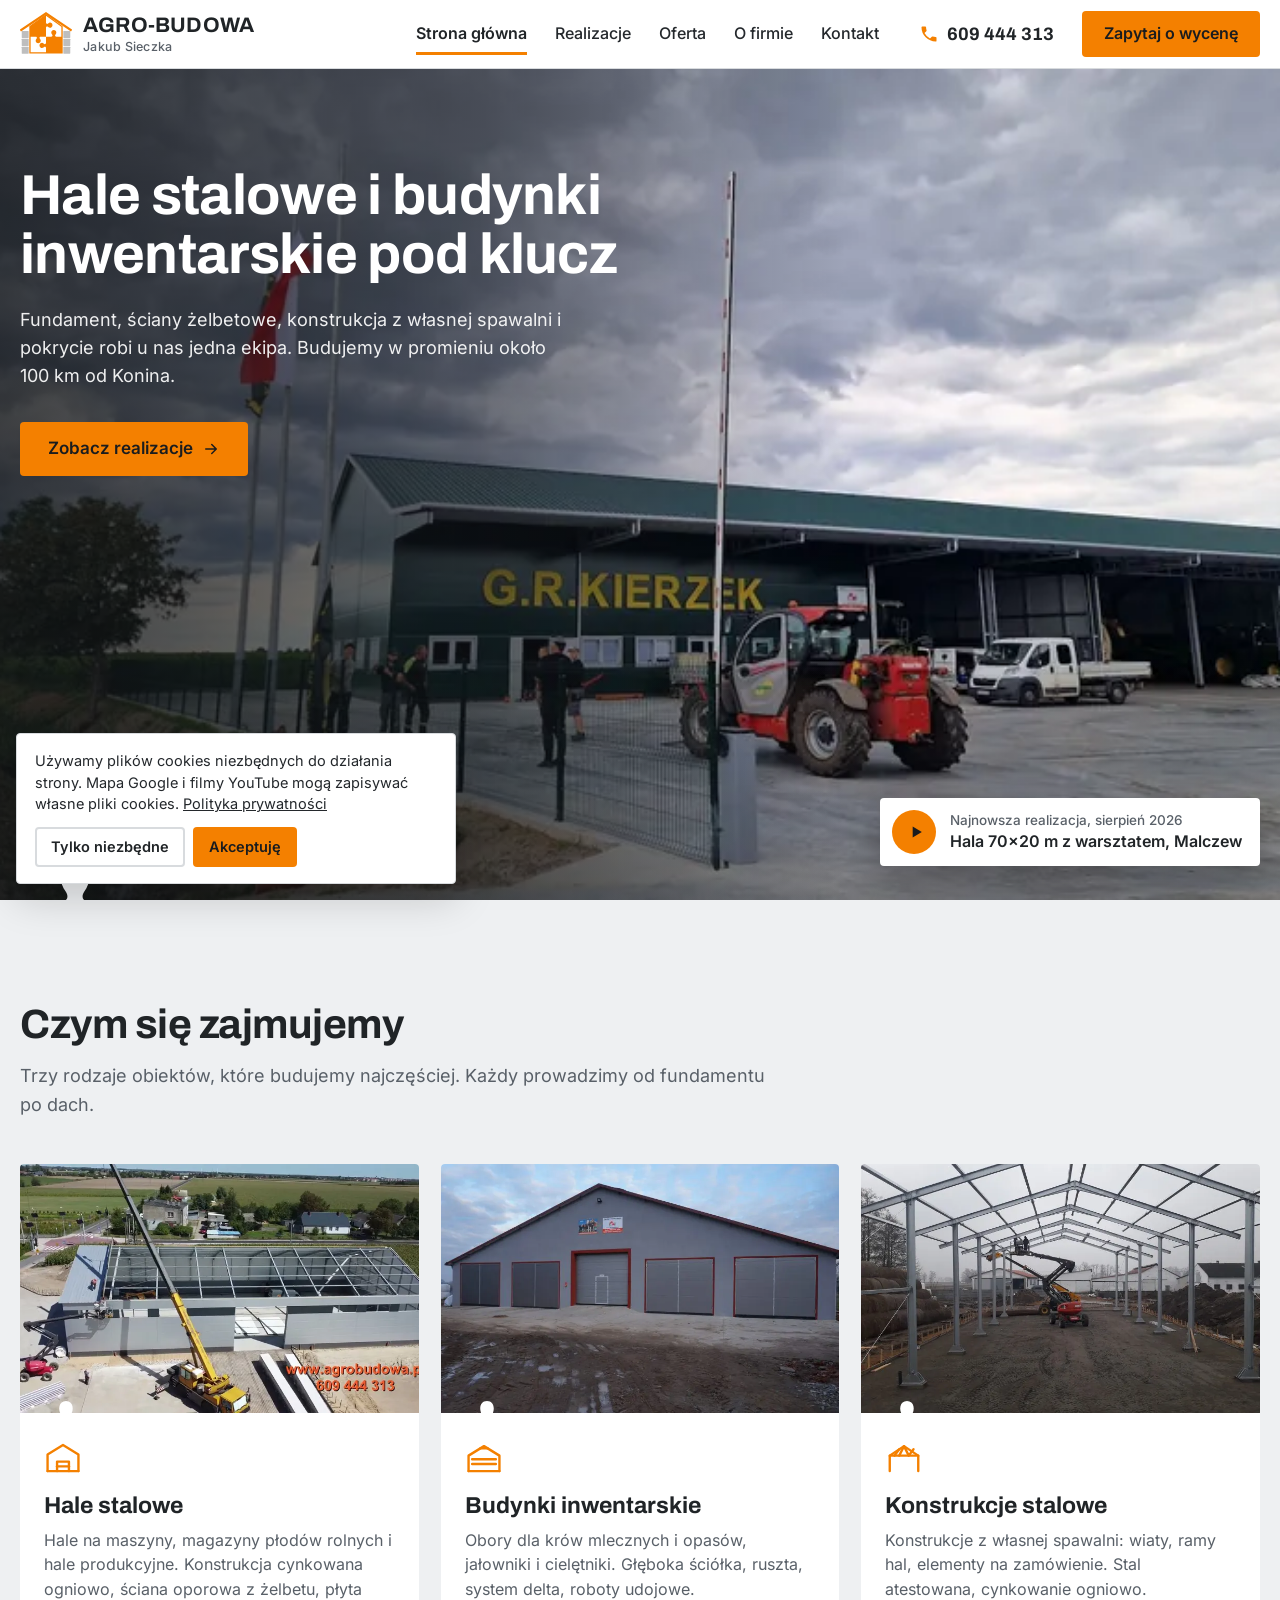
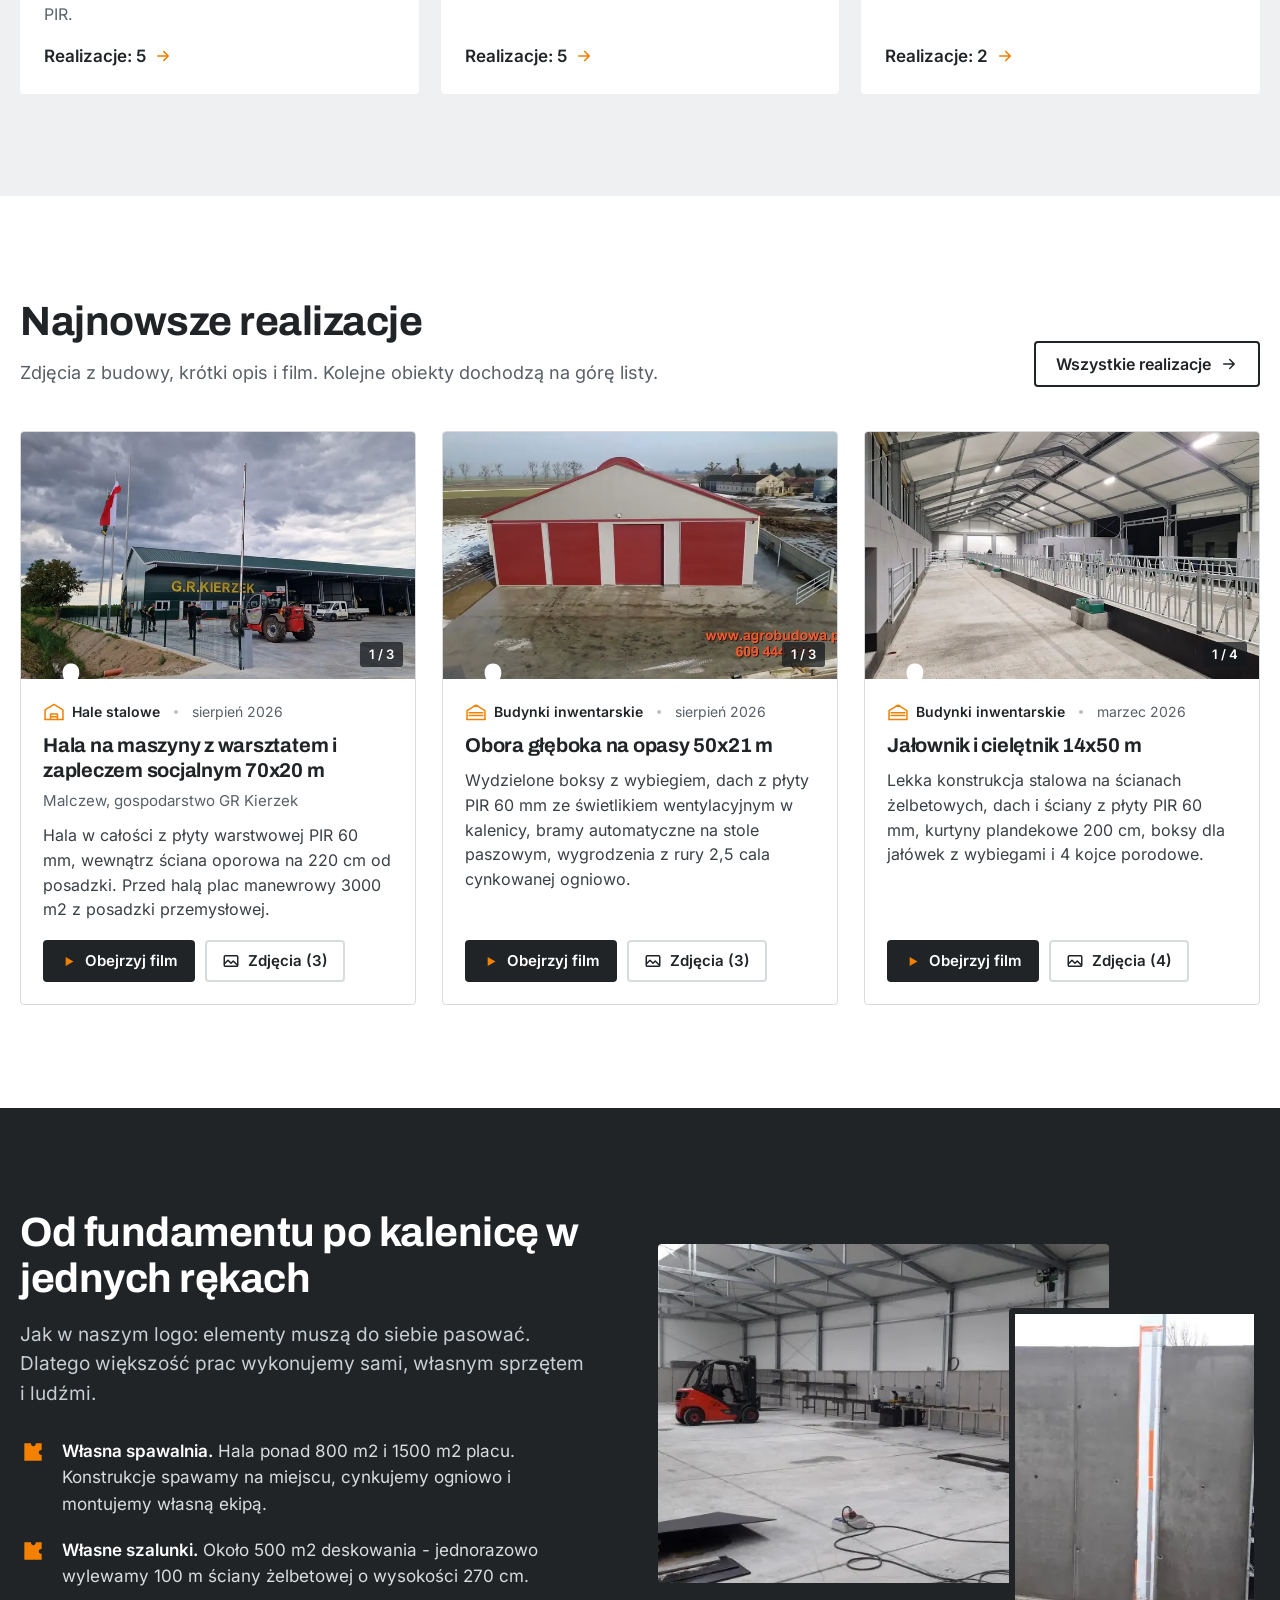
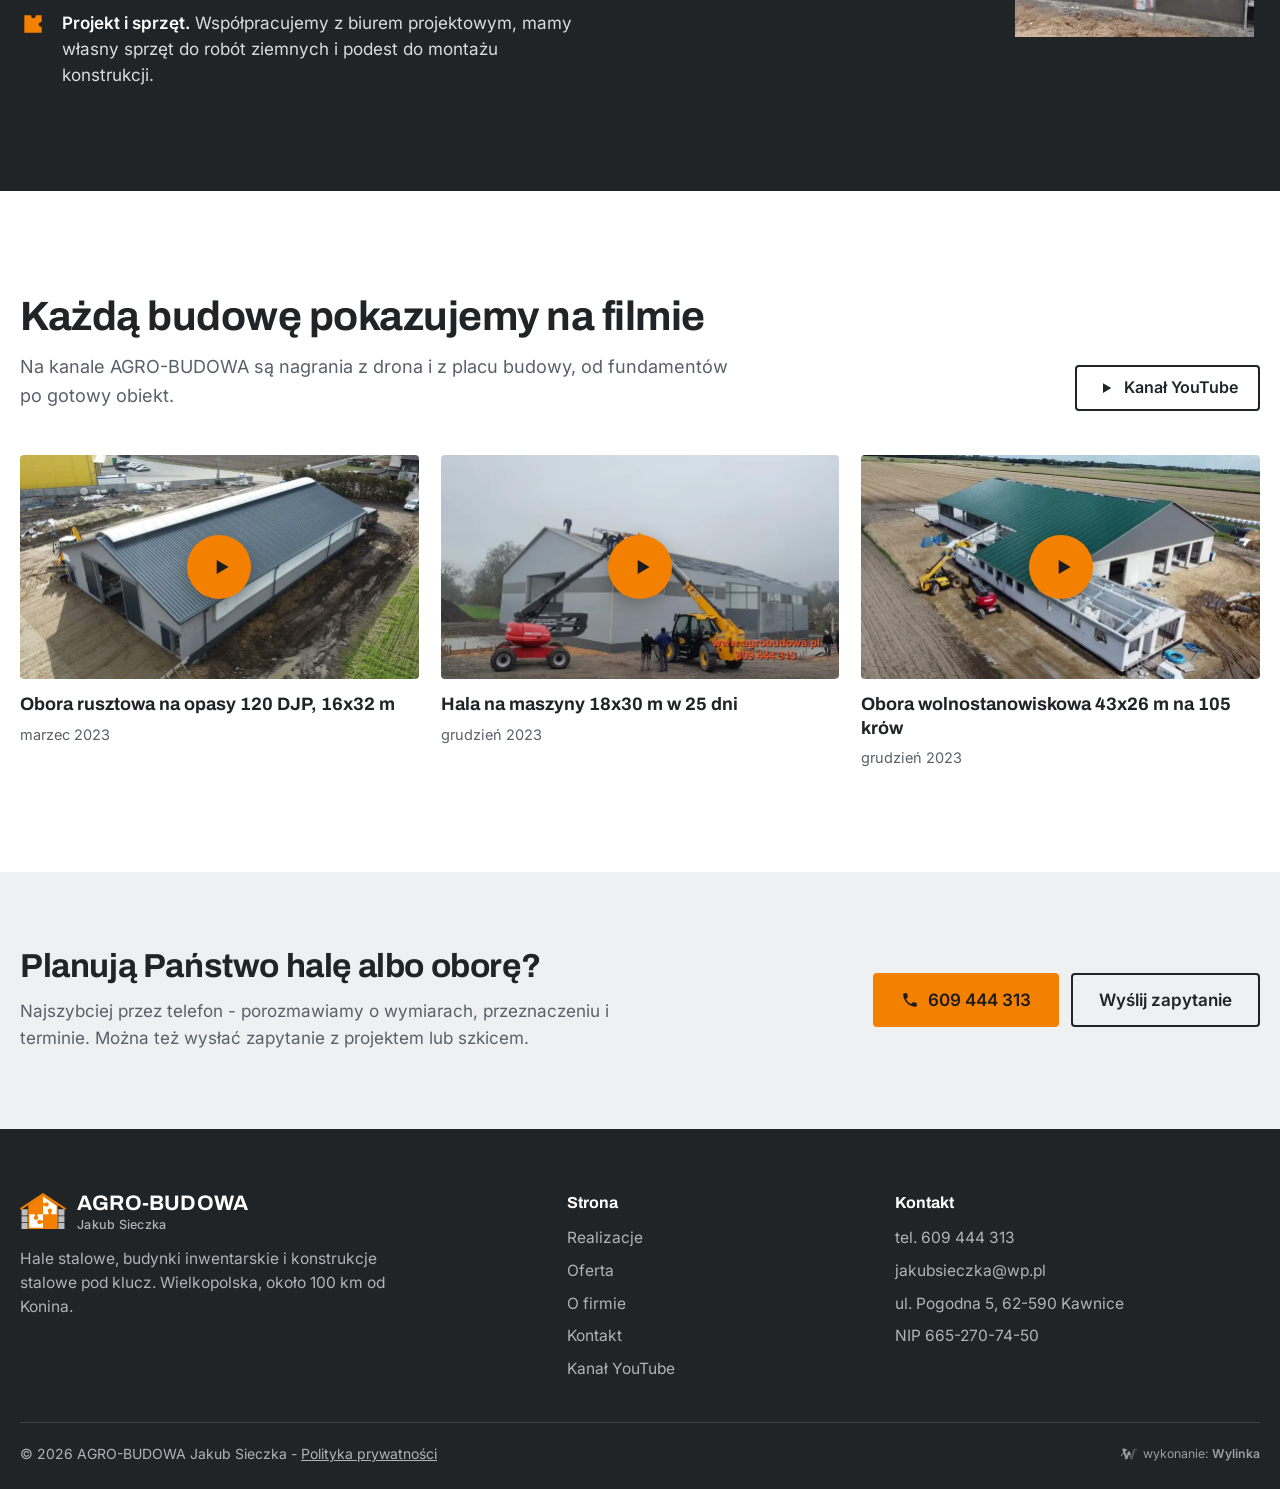
==== commit 4c87c134: "Mapa od razu, stopka bez wypustki" ====
--- a/index.html
+++ b/index.html
@@ -105,7 +105,6 @@
 </section>
 </main>
 <footer class="stopka">
-  <svg class="klocek" viewBox="0 0 72 30" aria-hidden="true" preserveAspectRatio="none"><path d="M0 30H28C31 30 32 27 30 24C24 16 26 4 36 4C46 4 48 16 42 24C40 27 41 30 44 30H72Z"/></svg>
   <div class="wrap stopka-in">
     <div class="st-firma">
       <a class="logo logo-st" href="index.html"><img src="img/znak.svg" alt="" width="48" height="40" loading="lazy"><span class="logo-t"><b>AGRO-BUDOWA</b><small>Jakub Sieczka</small></span></a>
